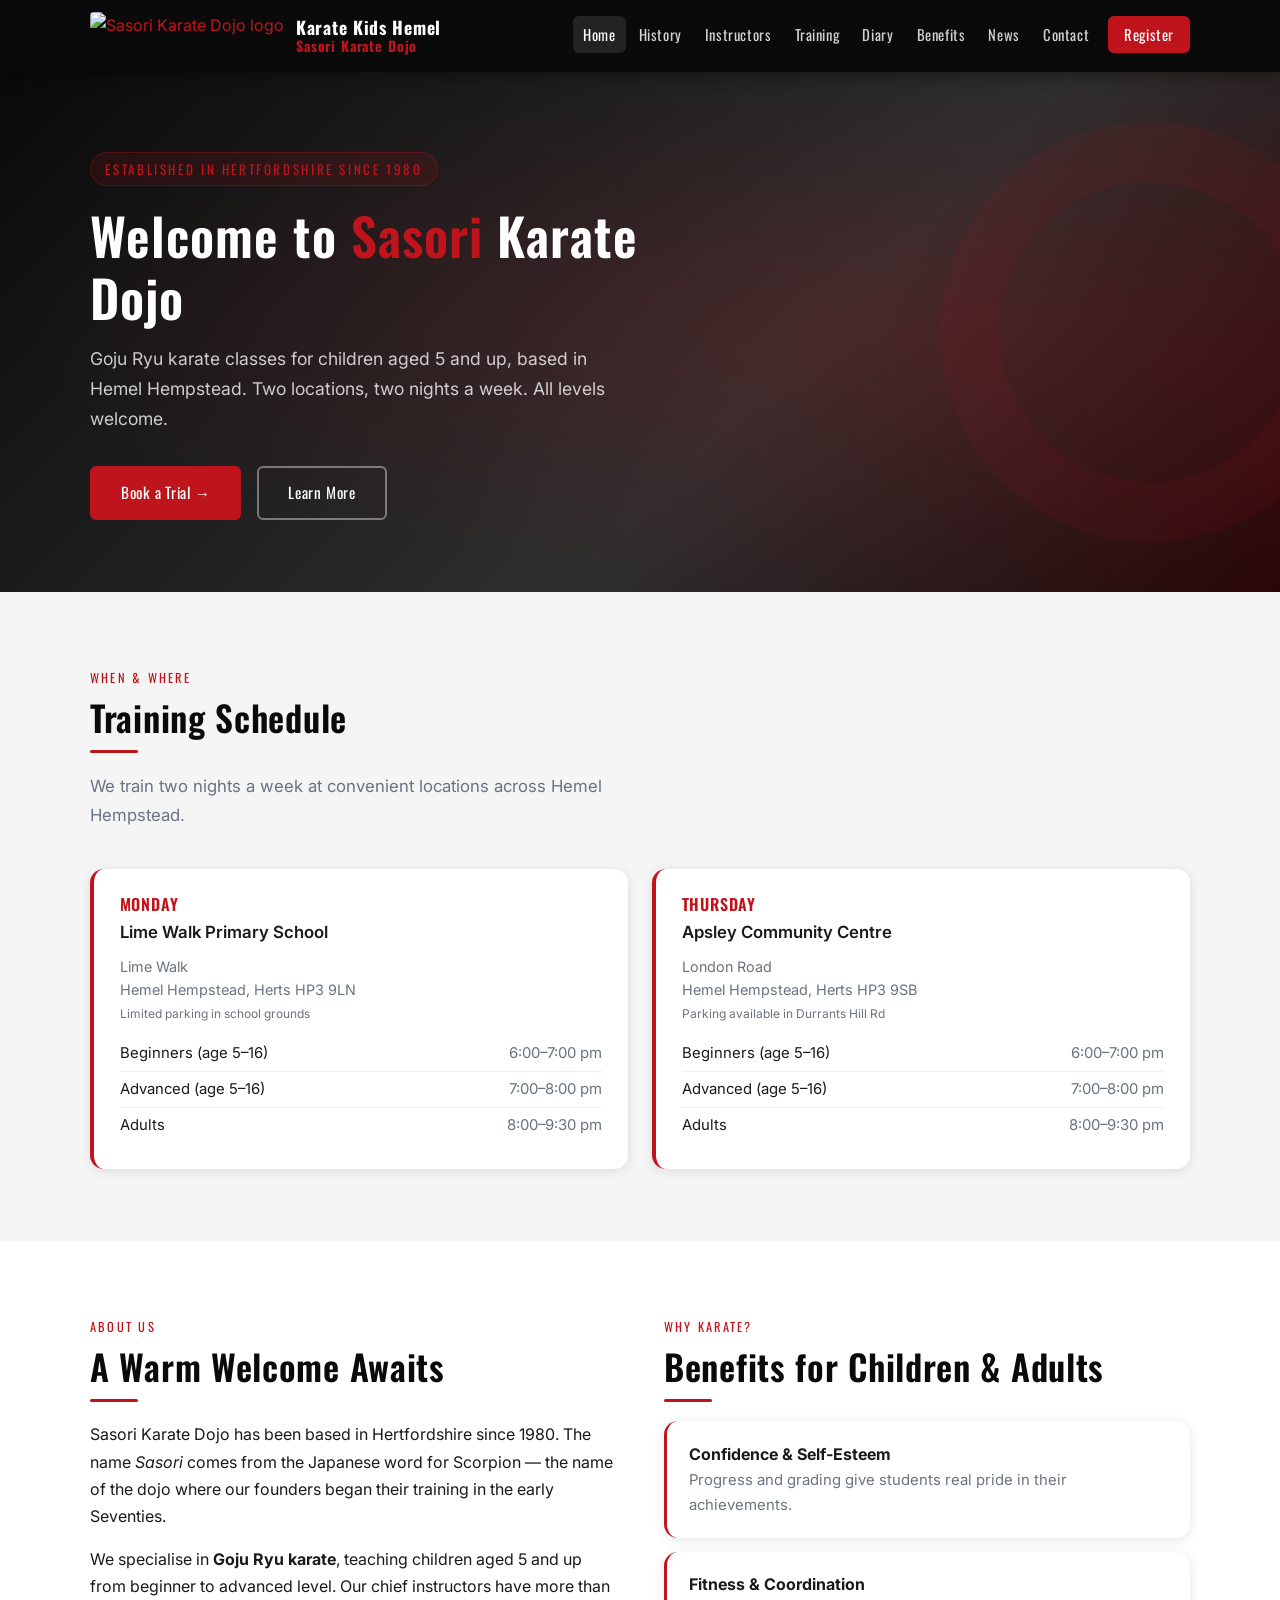
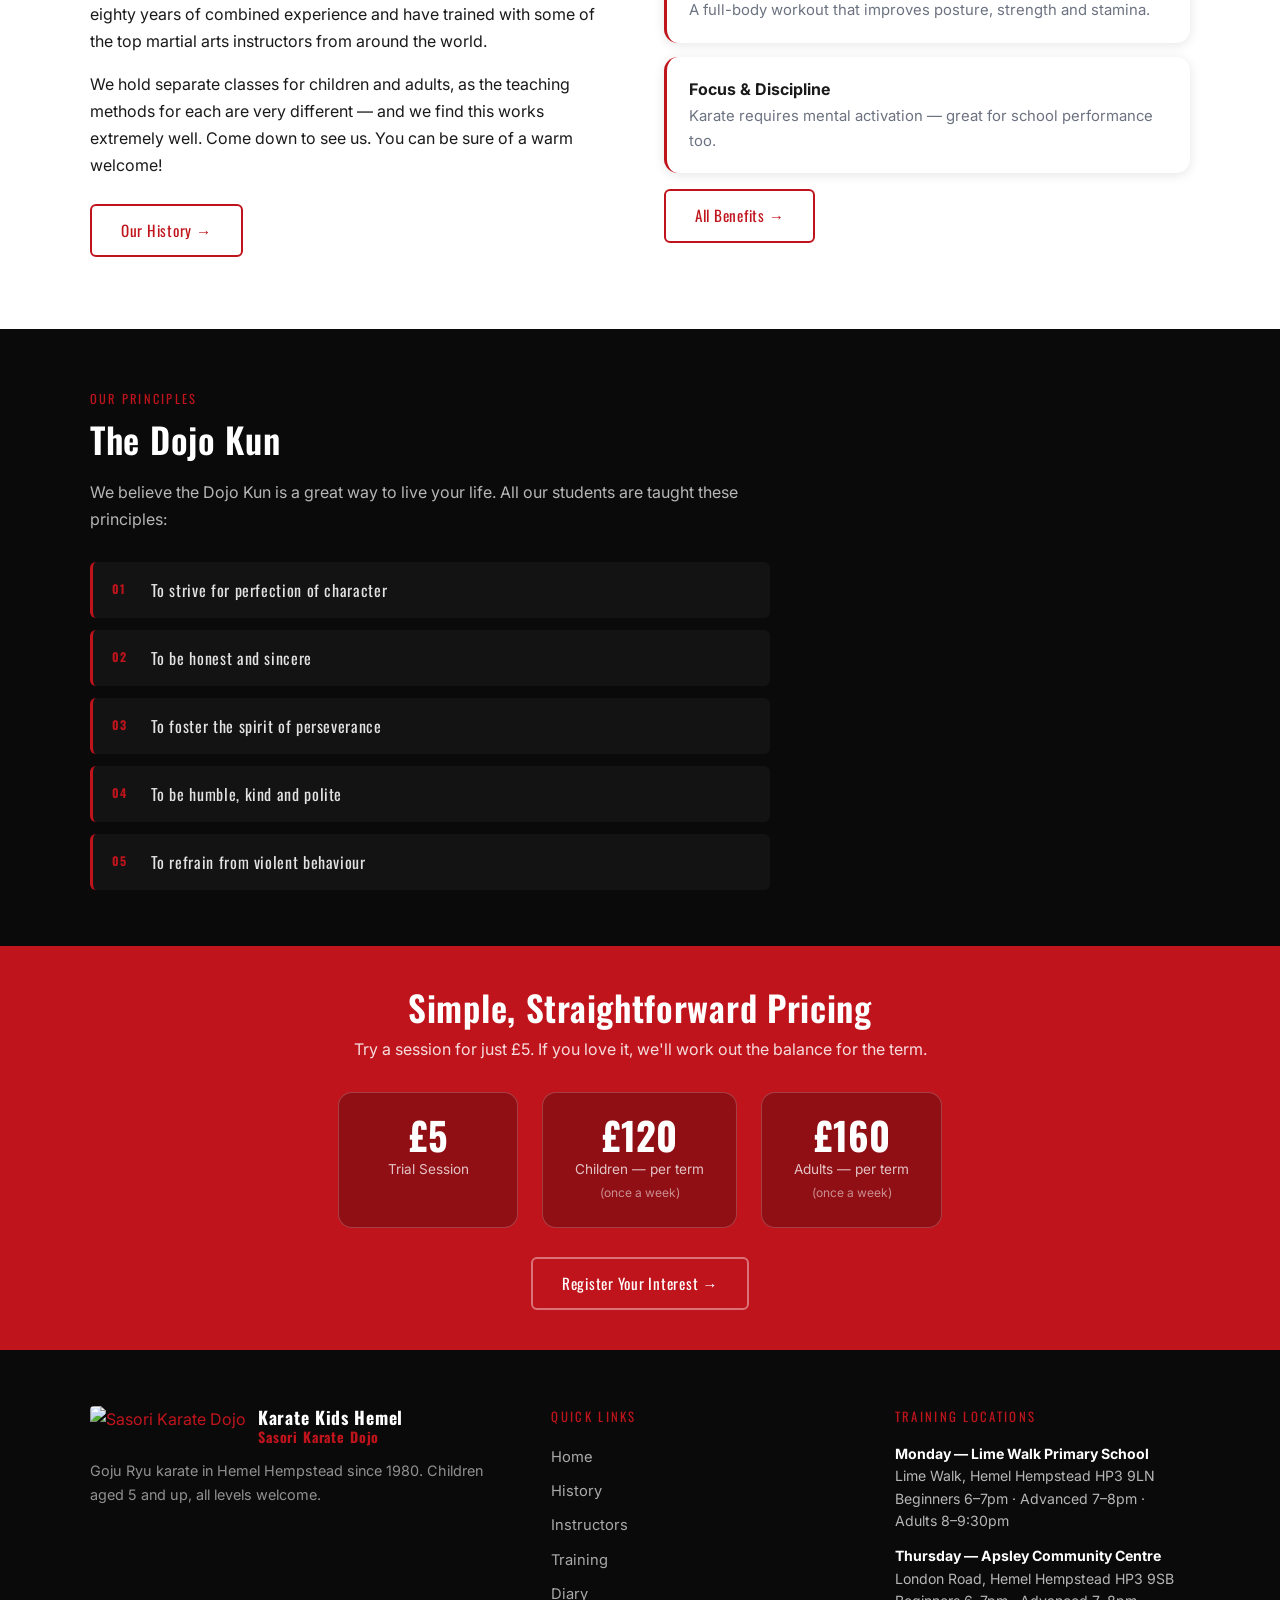
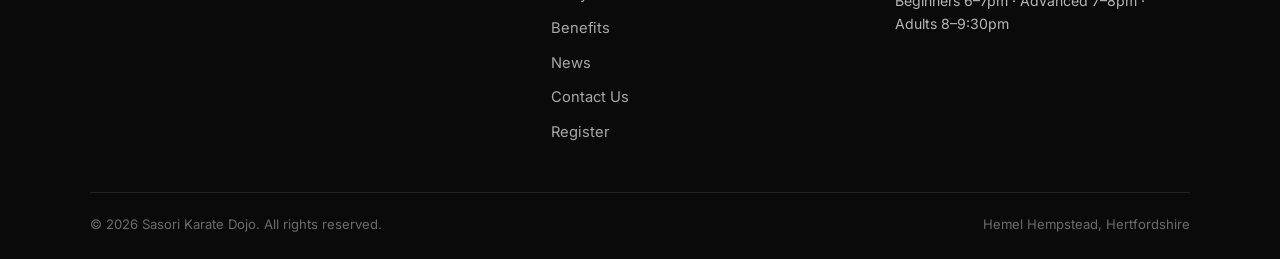
==== index.html @ e09b4616 "Initial static site rebuild for GitHub Pages Complete redesign of karatekidshemel.co.uk from DotNetN" ====
<!DOCTYPE html>
<html lang="en">
<head>
  <meta charset="UTF-8">
  <meta name="viewport" content="width=device-width, initial-scale=1.0">
  <title>Karate Kids Hemel — Sasori Karate Dojo</title>
  <meta name="description" content="Sasori Karate Dojo — Goju Ryu karate classes for children aged 5 and up in Hemel Hempstead. Monday at Lime Walk, Thursday at Apsley Community Centre.">
  <link rel="preconnect" href="https://fonts.googleapis.com">
  <link rel="preconnect" href="https://fonts.gstatic.com" crossorigin>
  <link href="https://fonts.googleapis.com/css2?family=Oswald:wght@400;600;700&family=Inter:wght@400;500;600&display=swap" rel="stylesheet">
  <link rel="stylesheet" href="assets/css/style.css">
</head>
<body>

<!-- ── Header ── -->
<header class="site-header">
  <div class="nav-inner">
    <a href="index.html" class="nav-logo">
      <img src="assets/images/logo.jpg" alt="Sasori Karate Dojo logo">
      <span>Karate Kids Hemel<em>Sasori Karate Dojo</em></span>
    </a>
    <nav aria-label="Main navigation">
      <ul class="nav-links">
        <li><a href="index.html" class="active">Home</a></li>
        <li><a href="history.html">History</a></li>
        <li><a href="instructors.html">Instructors</a></li>
        <li><a href="training.html">Training</a></li>
        <li><a href="diary.html">Diary</a></li>
        <li><a href="benefits.html">Benefits</a></li>
        <li><a href="news.html">News</a></li>
        <li><a href="contact.html">Contact</a></li>
        <li class="nav-cta"><a href="register.html">Register</a></li>
      </ul>
    </nav>
    <button class="nav-toggle" aria-label="Toggle navigation" aria-expanded="false">
      <span></span><span></span><span></span>
    </button>
  </div>
</header>

<!-- ── Hero ── -->
<section class="hero">
  <div class="container hero-inner">
    <span class="hero-eyebrow">Established in Hertfordshire since 1980</span>
    <h1>Welcome to <span>Sasori</span> Karate Dojo</h1>
    <p>Goju Ryu karate classes for children aged 5 and up, based in Hemel Hempstead. Two locations, two nights a week. All levels welcome.</p>
    <div class="hero-actions">
      <a href="register.html" class="btn btn-primary">Book a Trial &rarr;</a>
      <a href="training.html" class="btn btn-outline">Learn More</a>
    </div>
  </div>
</section>

<!-- ── Class Schedule ── -->
<section class="section section-alt">
  <div class="container">
    <div class="section-heading">
      <span class="section-label">When &amp; Where</span>
      <h2>Training Schedule</h2>
      <div class="divider"></div>
      <p>We train two nights a week at convenient locations across Hemel Hempstead.</p>
    </div>
    <div class="schedule-grid">

      <div class="schedule-card">
        <h3>Monday</h3>
        <p class="venue">Lime Walk Primary School</p>
        <address>
          Lime Walk<br>
          Hemel Hempstead, Herts HP3 9LN<br>
          <small>Limited parking in school grounds</small>
        </address>
        <ul class="time-list">
          <li><span>Beginners (age 5–16)</span><span class="time">6:00–7:00 pm</span></li>
          <li><span>Advanced (age 5–16)</span><span class="time">7:00–8:00 pm</span></li>
          <li><span>Adults</span><span class="time">8:00–9:30 pm</span></li>
        </ul>
      </div>

      <div class="schedule-card">
        <h3>Thursday</h3>
        <p class="venue">Apsley Community Centre</p>
        <address>
          London Road<br>
          Hemel Hempstead, Herts HP3 9SB<br>
          <small>Parking available in Durrants Hill Rd</small>
        </address>
        <ul class="time-list">
          <li><span>Beginners (age 5–16)</span><span class="time">6:00–7:00 pm</span></li>
          <li><span>Advanced (age 5–16)</span><span class="time">7:00–8:00 pm</span></li>
          <li><span>Adults</span><span class="time">8:00–9:30 pm</span></li>
        </ul>
      </div>

    </div>
  </div>
</section>

<!-- ── Welcome ── -->
<section class="section">
  <div class="container">
    <div class="card-grid card-grid-2" style="align-items:start; gap: 3rem;">
      <div>
        <span class="section-label">About Us</span>
        <h2>A Warm Welcome Awaits</h2>
        <div class="divider"></div>
        <p>Sasori Karate Dojo has been based in Hertfordshire since 1980. The name <em>Sasori</em> comes from the Japanese word for Scorpion — the name of the dojo where our founders began their training in the early Seventies.</p>
        <p>We specialise in <strong>Goju Ryu karate</strong>, teaching children aged 5 and up from beginner to advanced level. Our chief instructors have more than eighty years of combined experience and have trained with some of the top martial arts instructors from around the world.</p>
        <p>We hold separate classes for children and adults, as the teaching methods for each are very different — and we find this works extremely well. Come down to see us. You can be sure of a warm welcome!</p>
        <a href="history.html" class="btn btn-outline-red" style="margin-top:.5rem;">Our History &rarr;</a>
      </div>
      <div>
        <span class="section-label">Why Karate?</span>
        <h2>Benefits for Children &amp; Adults</h2>
        <div class="divider"></div>
        <div class="card-grid" style="gap:.9rem; grid-template-columns:1fr;">
          <div class="benefit-card" style="padding:1.2rem 1.4rem; border-top:none; border-left:3px solid var(--red);">
            <strong>Confidence &amp; Self-Esteem</strong>
            <p style="margin:0; font-size:.93rem; color:var(--gray);">Progress and grading give students real pride in their achievements.</p>
          </div>
          <div class="benefit-card" style="padding:1.2rem 1.4rem; border-top:none; border-left:3px solid var(--red);">
            <strong>Fitness &amp; Coordination</strong>
            <p style="margin:0; font-size:.93rem; color:var(--gray);">A full-body workout that improves posture, strength and stamina.</p>
          </div>
          <div class="benefit-card" style="padding:1.2rem 1.4rem; border-top:none; border-left:3px solid var(--red);">
            <strong>Focus &amp; Discipline</strong>
            <p style="margin:0; font-size:.93rem; color:var(--gray);">Karate requires mental activation — great for school performance too.</p>
          </div>
        </div>
        <a href="benefits.html" class="btn btn-outline-red" style="margin-top:1rem;">All Benefits &rarr;</a>
      </div>
    </div>
  </div>
</section>

<!-- ── Dojo Kun ── -->
<section class="dojo-kun">
  <div class="container">
    <div style="max-width:680px;">
      <span class="section-label" style="color:var(--red);">Our Principles</span>
      <h2 style="color:var(--white); margin-bottom:1.2rem;">The Dojo Kun</h2>
      <p style="color:rgba(255,255,255,.7); margin-bottom:1.8rem;">We believe the Dojo Kun is a great way to live your life. All our students are taught these principles:</p>
      <ul class="kun-list">
        <li><span class="num">01</span> To strive for perfection of character</li>
        <li><span class="num">02</span> To be honest and sincere</li>
        <li><span class="num">03</span> To foster the spirit of perseverance</li>
        <li><span class="num">04</span> To be humble, kind and polite</li>
        <li><span class="num">05</span> To refrain from violent behaviour</li>
      </ul>
    </div>
  </div>
</section>

<!-- ── Pricing ── -->
<section class="pricing-banner">
  <div class="container">
    <h2>Simple, Straightforward Pricing</h2>
    <p>Try a session for just £5. If you love it, we'll work out the balance for the term.</p>
    <div class="price-cards">
      <div class="price-card">
        <div class="amount">£5</div>
        <div class="label">Trial Session</div>
      </div>
      <div class="price-card">
        <div class="amount">£120</div>
        <div class="label">Children — per term<br><small style="font-size:.75rem; opacity:.7">(once a week)</small></div>
      </div>
      <div class="price-card">
        <div class="amount">£160</div>
        <div class="label">Adults — per term<br><small style="font-size:.75rem; opacity:.7">(once a week)</small></div>
      </div>
    </div>
    <div style="margin-top:1.8rem;">
      <a href="register.html" class="btn btn-outline">Register Your Interest &rarr;</a>
    </div>
  </div>
</section>

<!-- ── Footer ── -->
<footer class="site-footer">
  <div class="container">
    <div class="footer-grid">
      <div class="footer-brand">
        <a href="index.html" class="nav-logo" style="margin-bottom:.5rem;">
          <img src="assets/images/logo.jpg" alt="Sasori Karate Dojo" style="height:40px;">
          <span>Karate Kids Hemel<em>Sasori Karate Dojo</em></span>
        </a>
        <p>Goju Ryu karate in Hemel Hempstead since 1980. Children aged 5 and up, all levels welcome.</p>
      </div>
      <div>
        <p class="footer-heading">Quick Links</p>
        <ul class="footer-links">
          <li><a href="index.html">Home</a></li>
          <li><a href="history.html">History</a></li>
          <li><a href="instructors.html">Instructors</a></li>
          <li><a href="training.html">Training</a></li>
          <li><a href="diary.html">Diary</a></li>
          <li><a href="benefits.html">Benefits</a></li>
          <li><a href="news.html">News</a></li>
          <li><a href="contact.html">Contact Us</a></li>
          <li><a href="register.html">Register</a></li>
        </ul>
      </div>
      <div>
        <p class="footer-heading">Training Locations</p>
        <div class="footer-schedule-item">
          <strong>Monday — Lime Walk Primary School</strong>
          Lime Walk, Hemel Hempstead HP3 9LN<br>
          Beginners 6–7pm · Advanced 7–8pm · Adults 8–9:30pm
        </div>
        <div class="footer-schedule-item">
          <strong>Thursday — Apsley Community Centre</strong>
          London Road, Hemel Hempstead HP3 9SB<br>
          Beginners 6–7pm · Advanced 7–8pm · Adults 8–9:30pm
        </div>
      </div>
    </div>
    <div class="footer-bottom">
      <span>&copy; 2026 Sasori Karate Dojo. All rights reserved.</span>
      <span>Hemel Hempstead, Hertfordshire</span>
    </div>
  </div>
</footer>

<script src="assets/js/main.js"></script>
</body>
</html>
---- assets/css/style.css ----
/* ============================================================
   SASORI KARATE DOJO — Global Stylesheet
   Design system: deep red · black · white
   Fonts: Oswald (display) + Inter (body)
   ============================================================ */

/* ── 1. Tokens ─────────────────────────────────────────────── */
:root {
  --red:        #C0141C;
  --red-dark:   #8B0000;
  --red-light:  #F8E6E7;
  --black:      #0A0A0A;
  --dark:       #1A1A1A;
  --mid:        #2E2E2E;
  --gray:       #6B7280;
  --light:      #F5F5F5;
  --white:      #FFFFFF;

  --font-display: 'Oswald', sans-serif;
  --font-body:    'Inter', sans-serif;

  --max:        1100px;
  --nav-h:      72px;
  --radius:     6px;
  --radius-lg:  14px;
  --shadow:     0 2px 12px rgba(0,0,0,.10);
  --shadow-md:  0 6px 24px rgba(0,0,0,.14);
  --transition: .22s ease;
}

/* ── 2. Reset & Base ────────────────────────────────────────── */
*, *::before, *::after { box-sizing: border-box; margin: 0; padding: 0; }

html { scroll-behavior: smooth; }

body {
  font-family: var(--font-body);
  font-size: 1rem;
  line-height: 1.7;
  color: var(--dark);
  background: var(--white);
  -webkit-font-smoothing: antialiased;
}

img { max-width: 100%; display: block; }
a   { color: var(--red); text-decoration: none; transition: color var(--transition); }
a:hover { color: var(--red-dark); }

h1, h2, h3, h4 {
  font-family: var(--font-display);
  font-weight: 600;
  line-height: 1.2;
  color: var(--black);
  letter-spacing: .02em;
}
h1 { font-size: clamp(2rem, 5vw, 3.2rem); }
h2 { font-size: clamp(1.5rem, 3.5vw, 2.2rem); }
h3 { font-size: 1.3rem; }
h4 { font-size: 1.05rem; }

p { margin-bottom: 1rem; }
ul, ol { padding-left: 1.4rem; }

/* ── 3. Utilities ───────────────────────────────────────────── */
.container {
  width: 90%;
  max-width: var(--max);
  margin-inline: auto;
}
.sr-only {
  position: absolute; width: 1px; height: 1px;
  padding: 0; margin: -1px; overflow: hidden;
  clip: rect(0,0,0,0); white-space: nowrap; border: 0;
}
.text-red   { color: var(--red); }
.text-center { text-align: center; }
.mt-0 { margin-top: 0; }

/* ── 4. Navigation ──────────────────────────────────────────── */
.site-header {
  position: sticky;
  top: 0;
  z-index: 100;
  background: var(--black);
  height: var(--nav-h);
  display: flex;
  align-items: center;
  box-shadow: 0 2px 16px rgba(0,0,0,.45);
}

.nav-inner {
  display: flex;
  align-items: center;
  justify-content: space-between;
  width: 90%;
  max-width: var(--max);
  margin-inline: auto;
}

.nav-logo {
  display: flex;
  align-items: center;
  gap: .75rem;
  text-decoration: none;
}
.nav-logo img {
  height: 48px;
  width: auto;
  border-radius: 4px;
}
.nav-logo span {
  font-family: var(--font-display);
  font-size: 1.1rem;
  font-weight: 700;
  color: var(--white);
  letter-spacing: .04em;
  line-height: 1.2;
}
.nav-logo span em {
  display: block;
  font-style: normal;
  color: var(--red);
  font-size: .8em;
  letter-spacing: .06em;
}

.nav-links {
  display: flex;
  align-items: center;
  gap: .15rem;
  list-style: none;
  padding: 0;
  margin: 0;
}
.nav-links a {
  color: rgba(255,255,255,.82);
  font-family: var(--font-display);
  font-size: .92rem;
  letter-spacing: .04em;
  padding: .45rem .65rem;
  border-radius: var(--radius);
  transition: color var(--transition), background var(--transition);
  text-decoration: none;
}
.nav-links a:hover,
.nav-links a.active {
  color: var(--white);
  background: rgba(255,255,255,.10);
}
.nav-links .nav-cta a {
  background: var(--red);
  color: var(--white);
  padding: .45rem 1rem;
  margin-left: .4rem;
}
.nav-links .nav-cta a:hover {
  background: var(--red-dark);
}

/* Hamburger */
.nav-toggle {
  display: none;
  flex-direction: column;
  gap: 5px;
  background: none;
  border: none;
  cursor: pointer;
  padding: .4rem;
}
.nav-toggle span {
  display: block;
  width: 24px;
  height: 2px;
  background: var(--white);
  border-radius: 2px;
  transition: transform var(--transition), opacity var(--transition);
}
.nav-toggle.open span:nth-child(1) { transform: translateY(7px) rotate(45deg); }
.nav-toggle.open span:nth-child(2) { opacity: 0; }
.nav-toggle.open span:nth-child(3) { transform: translateY(-7px) rotate(-45deg); }

/* ── 5. Hero ────────────────────────────────────────────────── */
.hero {
  background: linear-gradient(135deg, var(--black) 0%, var(--mid) 60%, #2a0608 100%);
  color: var(--white);
  padding: 5rem 0 4.5rem;
  position: relative;
  overflow: hidden;
}
.hero::before {
  content: '';
  position: absolute;
  inset: 0;
  background: radial-gradient(ellipse at 70% 50%, rgba(192,20,28,.18) 0%, transparent 70%);
  pointer-events: none;
}
.hero::after {
  content: '';
  position: absolute;
  right: -80px;
  top: 50%;
  transform: translateY(-50%);
  width: 420px;
  height: 420px;
  border-radius: 50%;
  border: 60px solid rgba(192,20,28,.08);
  pointer-events: none;
}
.hero-inner {
  position: relative;
  z-index: 1;
}
.hero-eyebrow {
  display: inline-block;
  font-family: var(--font-display);
  font-size: .82rem;
  letter-spacing: .2em;
  text-transform: uppercase;
  color: var(--red);
  background: rgba(192,20,28,.12);
  border: 1px solid rgba(192,20,28,.3);
  padding: .3rem .9rem;
  border-radius: 100px;
  margin-bottom: 1.2rem;
}
.hero h1 {
  color: var(--white);
  margin-bottom: 1rem;
  max-width: 620px;
}
.hero h1 span { color: var(--red); }
.hero p {
  font-size: 1.1rem;
  color: rgba(255,255,255,.78);
  max-width: 520px;
  margin-bottom: 2rem;
}
.hero-actions {
  display: flex;
  gap: 1rem;
  flex-wrap: wrap;
}

/* ── 6. Buttons ─────────────────────────────────────────────── */
.btn {
  display: inline-flex;
  align-items: center;
  gap: .5rem;
  font-family: var(--font-display);
  font-size: .95rem;
  letter-spacing: .05em;
  padding: .75rem 1.8rem;
  border-radius: var(--radius);
  border: 2px solid transparent;
  cursor: pointer;
  transition: all var(--transition);
  text-decoration: none;
  font-weight: 400;
}
.btn-primary {
  background: var(--red);
  color: var(--white);
  border-color: var(--red);
}
.btn-primary:hover {
  background: var(--red-dark);
  border-color: var(--red-dark);
  color: var(--white);
  transform: translateY(-1px);
  box-shadow: 0 6px 20px rgba(192,20,28,.35);
}
.btn-outline {
  background: transparent;
  color: var(--white);
  border-color: rgba(255,255,255,.4);
}
.btn-outline:hover {
  border-color: var(--white);
  background: rgba(255,255,255,.08);
  color: var(--white);
}
.btn-outline-red {
  background: transparent;
  color: var(--red);
  border-color: var(--red);
}
.btn-outline-red:hover {
  background: var(--red);
  color: var(--white);
}

/* ── 7. Page header (inner pages) ───────────────────────────── */
.page-header {
  background: var(--black);
  color: var(--white);
  padding: 3rem 0 2.5rem;
  border-bottom: 3px solid var(--red);
}
.page-header h1 { color: var(--white); margin-bottom: .4rem; }
.page-header p  { color: rgba(255,255,255,.65); margin: 0; font-size: 1.05rem; }

/* ── 8. Section ─────────────────────────────────────────────── */
.section { padding: 4.5rem 0; }
.section-alt { background: var(--light); }
.section-dark {
  background: var(--black);
  color: var(--white);
}
.section-dark h2, .section-dark h3 { color: var(--white); }
.section-dark p { color: rgba(255,255,255,.75); }

.section-heading {
  margin-bottom: 2.5rem;
}
.section-heading h2 { margin-bottom: .5rem; }
.section-heading p  { color: var(--gray); font-size: 1.05rem; max-width: 560px; }
.section-heading.center { text-align: center; }
.section-heading.center p { margin-inline: auto; }

.section-label {
  display: inline-block;
  font-family: var(--font-display);
  font-size: .78rem;
  letter-spacing: .18em;
  text-transform: uppercase;
  color: var(--red);
  margin-bottom: .5rem;
}

/* Divider accent */
.divider {
  width: 48px;
  height: 3px;
  background: var(--red);
  border-radius: 2px;
  margin: .75rem 0 1.2rem;
}
.center .divider { margin-inline: auto; }

/* ── 9. Cards ───────────────────────────────────────────────── */
.card-grid {
  display: grid;
  gap: 1.5rem;
}
.card-grid-2 { grid-template-columns: repeat(auto-fit, minmax(300px, 1fr)); }
.card-grid-3 { grid-template-columns: repeat(auto-fit, minmax(260px, 1fr)); }

.card {
  background: var(--white);
  border-radius: var(--radius-lg);
  box-shadow: var(--shadow);
  overflow: hidden;
  transition: box-shadow var(--transition), transform var(--transition);
}
.card:hover {
  box-shadow: var(--shadow-md);
  transform: translateY(-3px);
}
.card-body { padding: 1.6rem; }
.card-icon {
  width: 48px;
  height: 48px;
  background: var(--red-light);
  border-radius: 10px;
  display: flex;
  align-items: center;
  justify-content: center;
  margin-bottom: 1rem;
  font-size: 1.4rem;
}
.card img.card-photo {
  width: 100%;
  height: 260px;
  object-fit: cover;
  object-position: top;
}

/* ── 10. Schedule grid ──────────────────────────────────────── */
.schedule-grid {
  display: grid;
  grid-template-columns: repeat(auto-fit, minmax(280px, 1fr));
  gap: 1.5rem;
}
.schedule-card {
  background: var(--white);
  border-radius: var(--radius-lg);
  border-left: 4px solid var(--red);
  padding: 1.6rem;
  box-shadow: var(--shadow);
}
.schedule-card h3 {
  color: var(--red);
  font-size: 1rem;
  letter-spacing: .05em;
  text-transform: uppercase;
  margin-bottom: .25rem;
}
.schedule-card .venue {
  font-weight: 600;
  font-size: 1.05rem;
  margin-bottom: .5rem;
}
.schedule-card address {
  font-style: normal;
  color: var(--gray);
  font-size: .9rem;
  line-height: 1.6;
  margin-bottom: .8rem;
}
.time-list { list-style: none; padding: 0; }
.time-list li {
  display: flex;
  justify-content: space-between;
  padding: .3rem 0;
  border-bottom: 1px solid rgba(0,0,0,.06);
  font-size: .93rem;
}
.time-list li:last-child { border-bottom: none; }
.time-list .time { color: var(--gray); }

/* ── 11. Dojo Kun ───────────────────────────────────────────── */
.dojo-kun {
  background: var(--black);
  color: var(--white);
  padding: 3.5rem 0;
}
.dojo-kun h2 { color: var(--white); margin-bottom: 1.5rem; }
.kun-list {
  list-style: none;
  padding: 0;
  display: grid;
  gap: .75rem;
}
.kun-list li {
  display: flex;
  align-items: flex-start;
  gap: 1rem;
  padding: .9rem 1.2rem;
  background: rgba(255,255,255,.04);
  border-radius: var(--radius);
  border-left: 3px solid var(--red);
  font-family: var(--font-display);
  font-size: 1rem;
  letter-spacing: .04em;
  color: rgba(255,255,255,.88);
}
.kun-list .num {
  font-size: .75rem;
  font-weight: 700;
  color: var(--red);
  margin-top: .15rem;
  min-width: 1.4rem;
}

/* ── 12. Pricing banner ─────────────────────────────────────── */
.pricing-banner {
  background: var(--red);
  color: var(--white);
  padding: 2.5rem 0;
  text-align: center;
}
.pricing-banner h2 { color: var(--white); margin-bottom: .5rem; }
.pricing-banner p { color: rgba(255,255,255,.85); max-width: 580px; margin-inline: auto 0; }
.pricing-banner p { margin-inline: auto; }
.price-cards {
  display: flex;
  flex-wrap: wrap;
  gap: 1.5rem;
  justify-content: center;
  margin-top: 1.8rem;
}
.price-card {
  background: rgba(0,0,0,.25);
  border-radius: var(--radius-lg);
  padding: 1.4rem 2rem;
  min-width: 180px;
  border: 1px solid rgba(255,255,255,.2);
}
.price-card .amount {
  font-family: var(--font-display);
  font-size: 2.4rem;
  font-weight: 700;
  line-height: 1;
}
.price-card .label {
  font-size: .85rem;
  color: rgba(255,255,255,.75);
  margin-top: .25rem;
}

/* ── 13. Diary / Events ─────────────────────────────────────── */
.diary-table {
  width: 100%;
  border-collapse: collapse;
  font-size: .95rem;
}
.diary-table thead tr {
  background: var(--black);
  color: var(--white);
}
.diary-table th {
  font-family: var(--font-display);
  font-weight: 400;
  letter-spacing: .08em;
  text-align: left;
  padding: .85rem 1.2rem;
}
.diary-table tbody tr {
  border-bottom: 1px solid rgba(0,0,0,.07);
  transition: background var(--transition);
}
.diary-table tbody tr:hover { background: var(--red-light); }
.diary-table td { padding: .8rem 1.2rem; vertical-align: top; }
.diary-table .date-col {
  font-family: var(--font-display);
  color: var(--red);
  white-space: nowrap;
  font-size: 1rem;
  min-width: 140px;
}
.diary-note {
  background: var(--red-light);
  border-left: 4px solid var(--red);
  padding: 1rem 1.4rem;
  border-radius: 0 var(--radius) var(--radius) 0;
  margin-bottom: 2rem;
  font-size: .95rem;
}

/* ── 14. Benefits icons ─────────────────────────────────────── */
.benefit-card {
  background: var(--white);
  border-radius: var(--radius-lg);
  padding: 2rem 1.6rem;
  box-shadow: var(--shadow);
  border-top: 3px solid var(--red);
  transition: transform var(--transition), box-shadow var(--transition);
}
.benefit-card:hover {
  transform: translateY(-4px);
  box-shadow: var(--shadow-md);
}
.benefit-icon {
  font-size: 2rem;
  margin-bottom: .9rem;
}
.benefit-card h3 { margin-bottom: .5rem; }

/* ── 15. Contact & Forms ────────────────────────────────────── */
.form-group { margin-bottom: 1.3rem; }
.form-group label {
  display: block;
  font-family: var(--font-display);
  font-size: .85rem;
  letter-spacing: .08em;
  text-transform: uppercase;
  color: var(--gray);
  margin-bottom: .45rem;
}
.form-group input,
.form-group textarea,
.form-group select {
  width: 100%;
  padding: .75rem 1rem;
  border: 1.5px solid #D1D5DB;
  border-radius: var(--radius);
  font-family: var(--font-body);
  font-size: 1rem;
  color: var(--dark);
  background: var(--white);
  transition: border-color var(--transition), box-shadow var(--transition);
}
.form-group input:focus,
.form-group textarea:focus {
  outline: none;
  border-color: var(--red);
  box-shadow: 0 0 0 3px rgba(192,20,28,.12);
}
.form-group textarea { resize: vertical; min-height: 130px; }
.form-card {
  background: var(--white);
  border-radius: var(--radius-lg);
  box-shadow: var(--shadow-md);
  padding: 2.5rem;
}
.form-success {
  background: #D1FAE5;
  color: #065F46;
  border-radius: var(--radius);
  padding: 1rem 1.4rem;
  margin-bottom: 1.5rem;
  display: none;
}

/* Contact info block */
.contact-info-block { margin-bottom: 2rem; }
.contact-info-block h3 { margin-bottom: .75rem; }
.contact-info-item {
  display: flex;
  gap: .75rem;
  margin-bottom: .75rem;
  font-size: .95rem;
}
.contact-info-item .icon {
  color: var(--red);
  font-size: 1.1rem;
  min-width: 1.4rem;
  margin-top: .15rem;
}

/* ── 16. Instructor cards ───────────────────────────────────── */
.instructor-card {
  background: var(--white);
  border-radius: var(--radius-lg);
  box-shadow: var(--shadow);
  overflow: hidden;
  display: grid;
  grid-template-columns: 280px 1fr;
  gap: 0;
  transition: box-shadow var(--transition);
}
.instructor-card:hover { box-shadow: var(--shadow-md); }
.instructor-card img {
  width: 100%;
  height: 100%;
  object-fit: cover;
  object-position: top;
  min-height: 300px;
}
.instructor-card .instructor-body { padding: 2rem; }
.instructor-card .rank {
  display: inline-block;
  background: var(--red);
  color: var(--white);
  font-family: var(--font-display);
  font-size: .78rem;
  letter-spacing: .12em;
  text-transform: uppercase;
  padding: .2rem .75rem;
  border-radius: 100px;
  margin-bottom: .6rem;
}
.instructor-card h2 { margin-bottom: .4rem; }
.instructor-card .role {
  color: var(--gray);
  font-size: .9rem;
  margin-bottom: 1rem;
}

/* ── 17. News / Article ─────────────────────────────────────── */
.news-article {
  max-width: 780px;
}
.news-date {
  font-size: .85rem;
  color: var(--gray);
  margin-bottom: .25rem;
}
.trophy-grid {
  display: grid;
  gap: .5rem;
}
.trophy-item {
  display: grid;
  grid-template-columns: 1fr auto;
  gap: 1rem;
  padding: .7rem 1rem;
  background: var(--white);
  border-radius: var(--radius);
  box-shadow: var(--shadow);
  align-items: center;
  font-size: .93rem;
}
.trophy-item .award { font-weight: 600; color: var(--dark); }
.trophy-item .winner { color: var(--gray); font-size: .87rem; text-align: right; }

/* ── 18. History timeline ───────────────────────────────────── */
.history-article { max-width: 780px; }
.history-article h2 { margin-top: 2.5rem; margin-bottom: .75rem; }
.history-article h2:first-child { margin-top: 0; }
.highlight-box {
  background: var(--red-light);
  border-left: 4px solid var(--red);
  padding: 1.2rem 1.5rem;
  border-radius: 0 var(--radius) var(--radius) 0;
  margin: 1.5rem 0;
}
.highlight-box p { margin: 0; }

/* ── 19. Footer ─────────────────────────────────────────────── */
.site-footer {
  background: var(--black);
  color: rgba(255,255,255,.7);
  padding: 3.5rem 0 1.5rem;
  margin-top: auto;
}
.footer-grid {
  display: grid;
  grid-template-columns: 1.4fr 1fr 1fr;
  gap: 3rem;
  margin-bottom: 2.5rem;
}
.footer-brand .nav-logo span { color: var(--white); }
.footer-brand p {
  color: rgba(255,255,255,.55);
  font-size: .9rem;
  margin-top: .8rem;
  line-height: 1.65;
}
.footer-heading {
  font-family: var(--font-display);
  font-size: .8rem;
  letter-spacing: .18em;
  text-transform: uppercase;
  color: var(--red);
  margin-bottom: .9rem;
}
.footer-links { list-style: none; padding: 0; }
.footer-links li { margin-bottom: .45rem; }
.footer-links a {
  color: rgba(255,255,255,.65);
  font-size: .92rem;
  transition: color var(--transition);
}
.footer-links a:hover { color: var(--white); }
.footer-schedule-item {
  margin-bottom: .8rem;
  font-size: .88rem;
  line-height: 1.6;
}
.footer-schedule-item strong { color: var(--white); display: block; }
.footer-bottom {
  border-top: 1px solid rgba(255,255,255,.1);
  padding-top: 1.25rem;
  display: flex;
  justify-content: space-between;
  align-items: center;
  flex-wrap: wrap;
  gap: .5rem;
  font-size: .82rem;
  color: rgba(255,255,255,.4);
}

/* ── 20. Responsive ─────────────────────────────────────────── */
@media (max-width: 768px) {
  .nav-toggle { display: flex; }

  .nav-links {
    display: none;
    position: absolute;
    top: var(--nav-h);
    left: 0;
    right: 0;
    background: var(--black);
    flex-direction: column;
    align-items: flex-start;
    padding: 1rem 1.25rem 1.5rem;
    gap: .15rem;
    box-shadow: 0 8px 24px rgba(0,0,0,.4);
  }
  .nav-links.open { display: flex; }
  .nav-links a { width: 100%; padding: .6rem .75rem; font-size: 1rem; }
  .nav-links .nav-cta { margin-top: .5rem; width: 100%; }
  .nav-links .nav-cta a { margin-left: 0; }

  .site-header { position: relative; }

  .instructor-card { grid-template-columns: 1fr; }
  .instructor-card img { min-height: 240px; height: 240px; }

  .footer-grid { grid-template-columns: 1fr; gap: 2rem; }
  .footer-bottom { flex-direction: column; text-align: center; }

  .hero { padding: 3rem 0; }
  .section { padding: 3rem 0; }

  .diary-table { font-size: .87rem; }
  .diary-table .date-col { min-width: 100px; }
}

@media (max-width: 480px) {
  .card-grid-3 { grid-template-columns: 1fr; }
  .price-cards { flex-direction: column; align-items: center; }
  .hero-actions { flex-direction: column; }
  .hero-actions .btn { width: 100%; justify-content: center; }
  .form-card { padding: 1.4rem; }
}
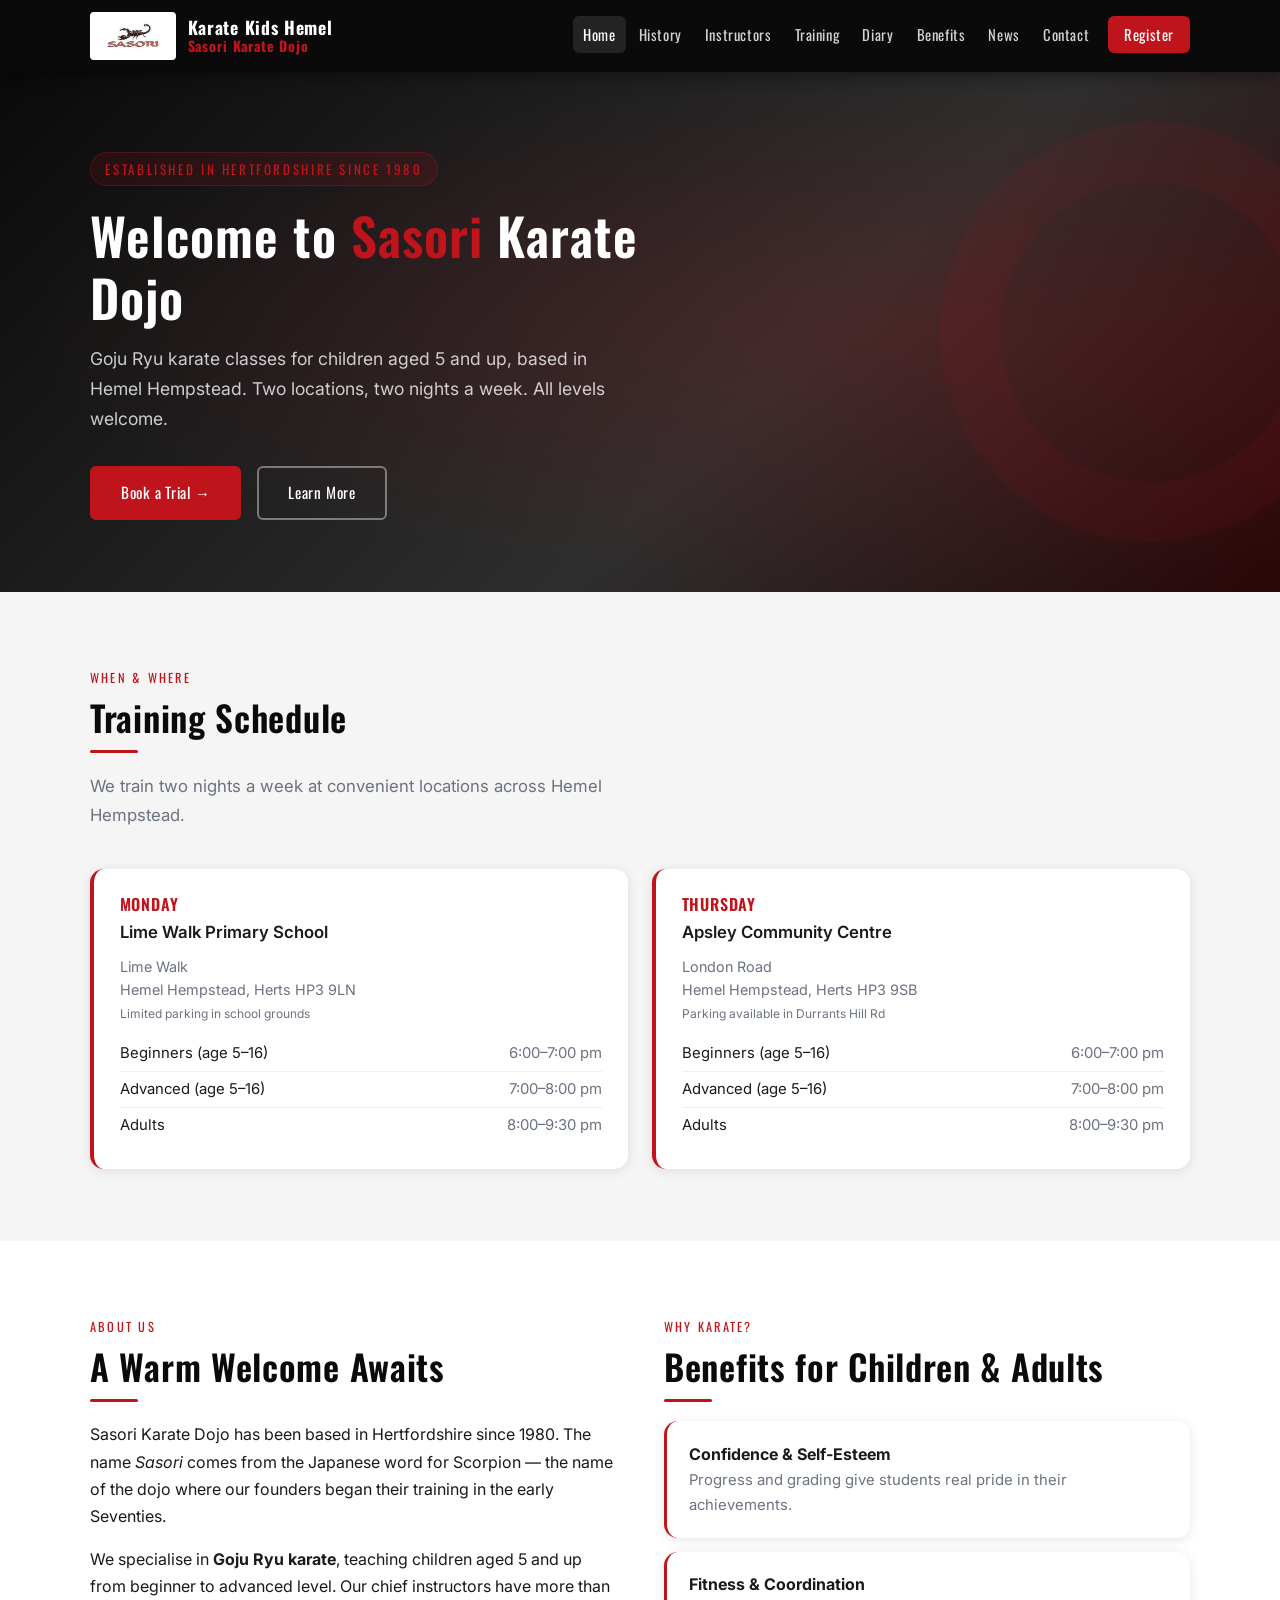
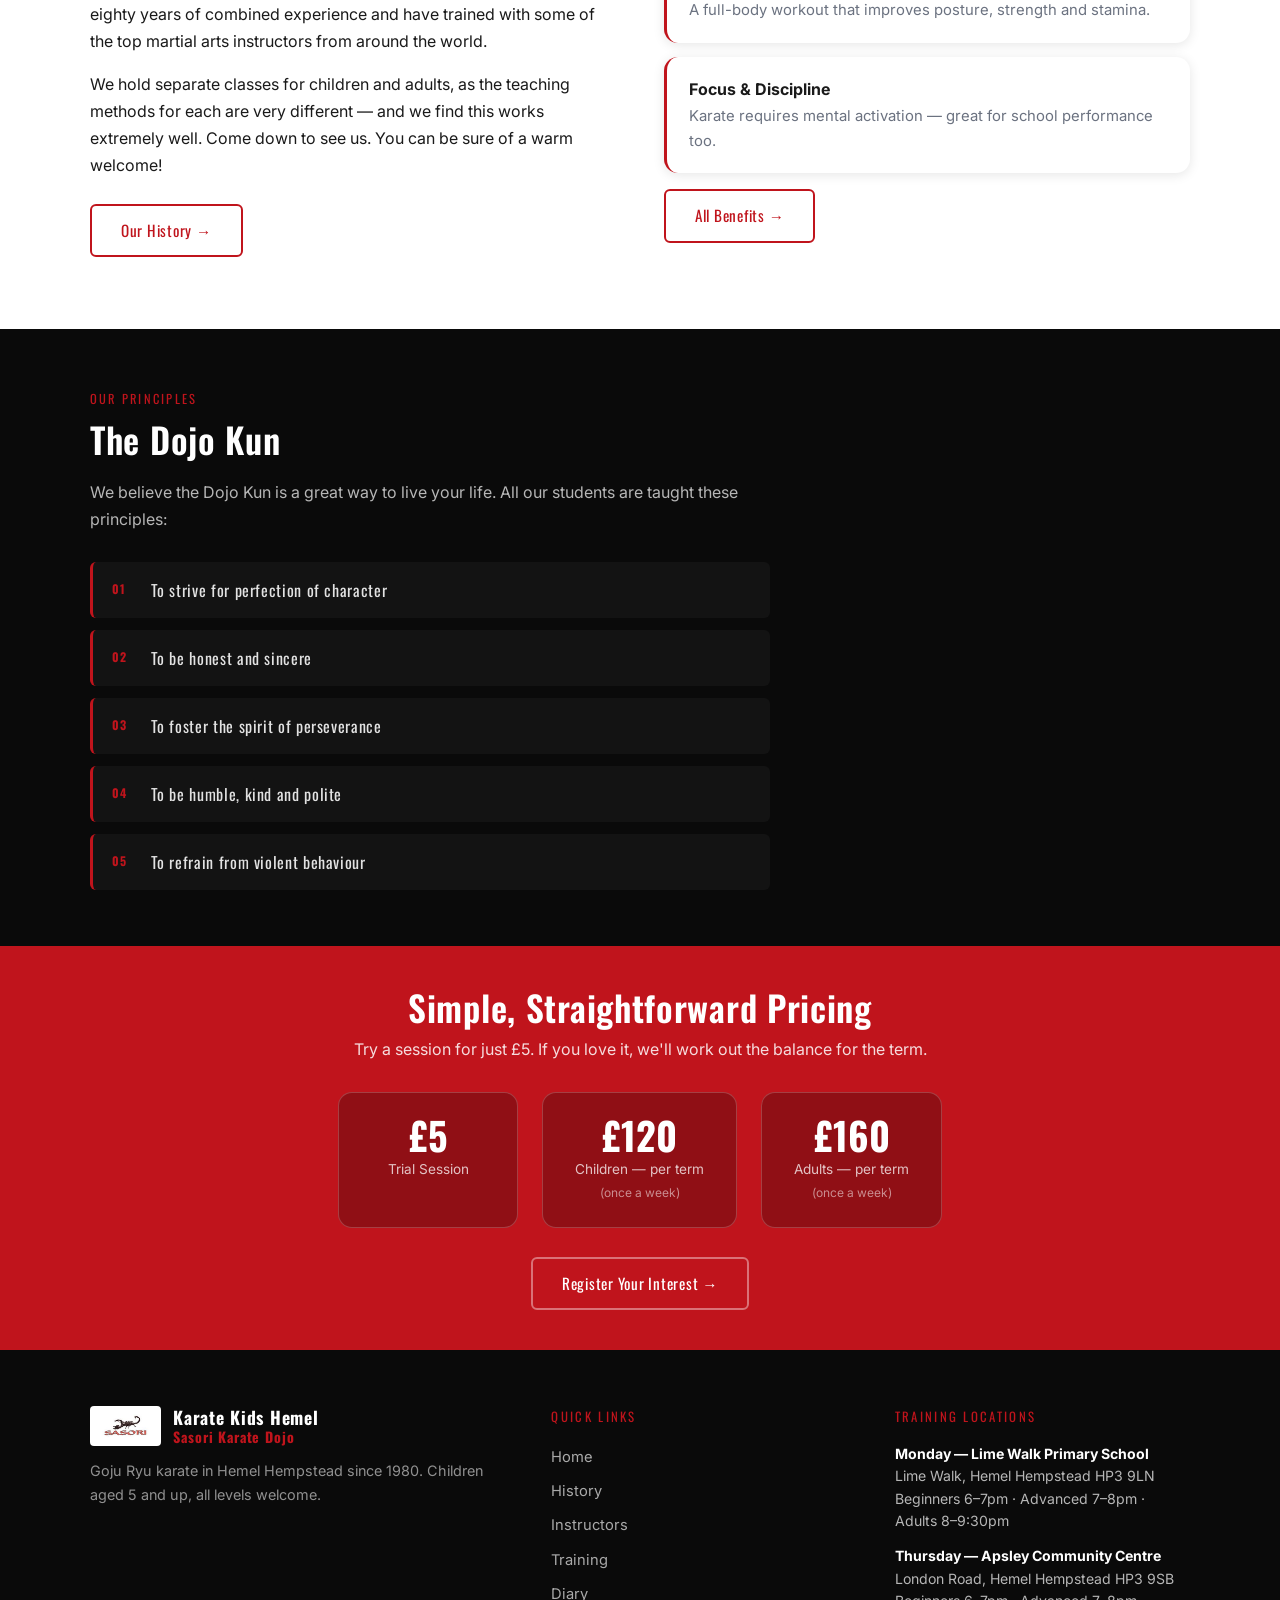
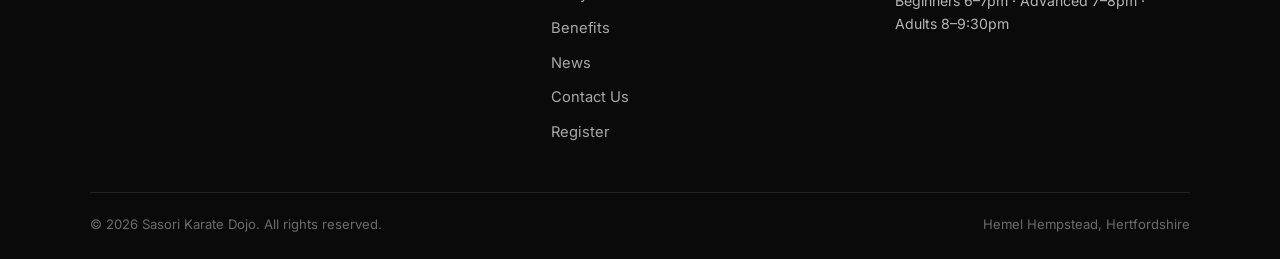
==== commit 60db4765: "icons added" ====
--- a/index.html
+++ b/index.html
@@ -5,6 +5,12 @@
   <meta name="viewport" content="width=device-width, initial-scale=1.0">
   <title>Karate Kids Hemel — Sasori Karate Dojo</title>
   <meta name="description" content="Sasori Karate Dojo — Goju Ryu karate classes for children aged 5 and up in Hemel Hempstead. Monday at Lime Walk, Thursday at Apsley Community Centre.">
+  <link rel="icon" type="image/svg+xml" href="favicon.svg">
+  <link rel="icon" type="image/png" sizes="32x32" href="favicon-32x32.png">
+  <link rel="icon" type="image/png" sizes="16x16" href="favicon-16x16.png">
+  <link rel="icon" href="favicon.ico">
+  <link rel="apple-touch-icon" sizes="180x180" href="apple-touch-icon.png">
+  <meta name="theme-color" content="#0A0A0A">
   <link rel="preconnect" href="https://fonts.googleapis.com">
   <link rel="preconnect" href="https://fonts.gstatic.com" crossorigin>
   <link href="https://fonts.googleapis.com/css2?family=Oswald:wght@400;600;700&family=Inter:wght@400;500;600&display=swap" rel="stylesheet">
--- a/assets/css/style.css
+++ b/assets/css/style.css
@@ -624,7 +624,7 @@
   width: 100%;
   height: 100%;
   object-fit: cover;
-  object-position: top;
+  object-position: right top; /* photos have instructor on right side of frame */
   min-height: 300px;
 }
 .instructor-card .instructor-body { padding: 2rem; }
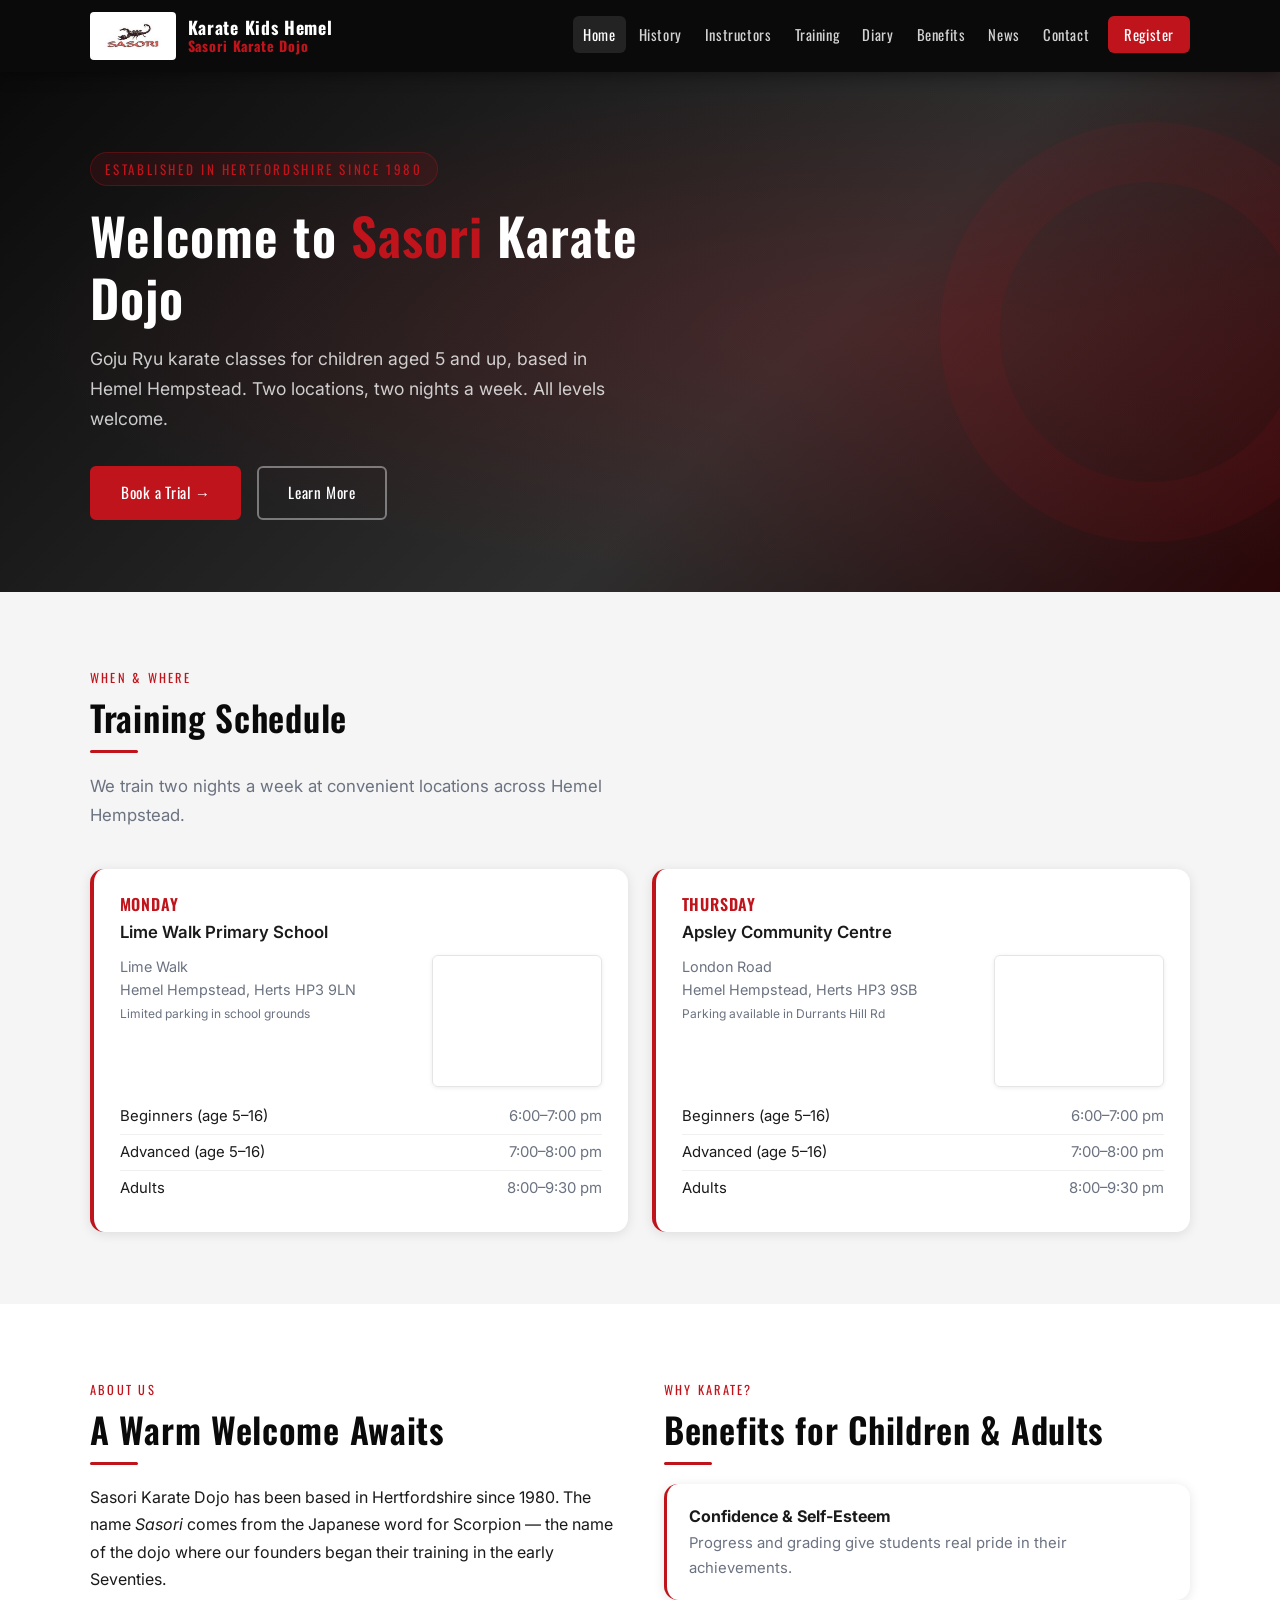
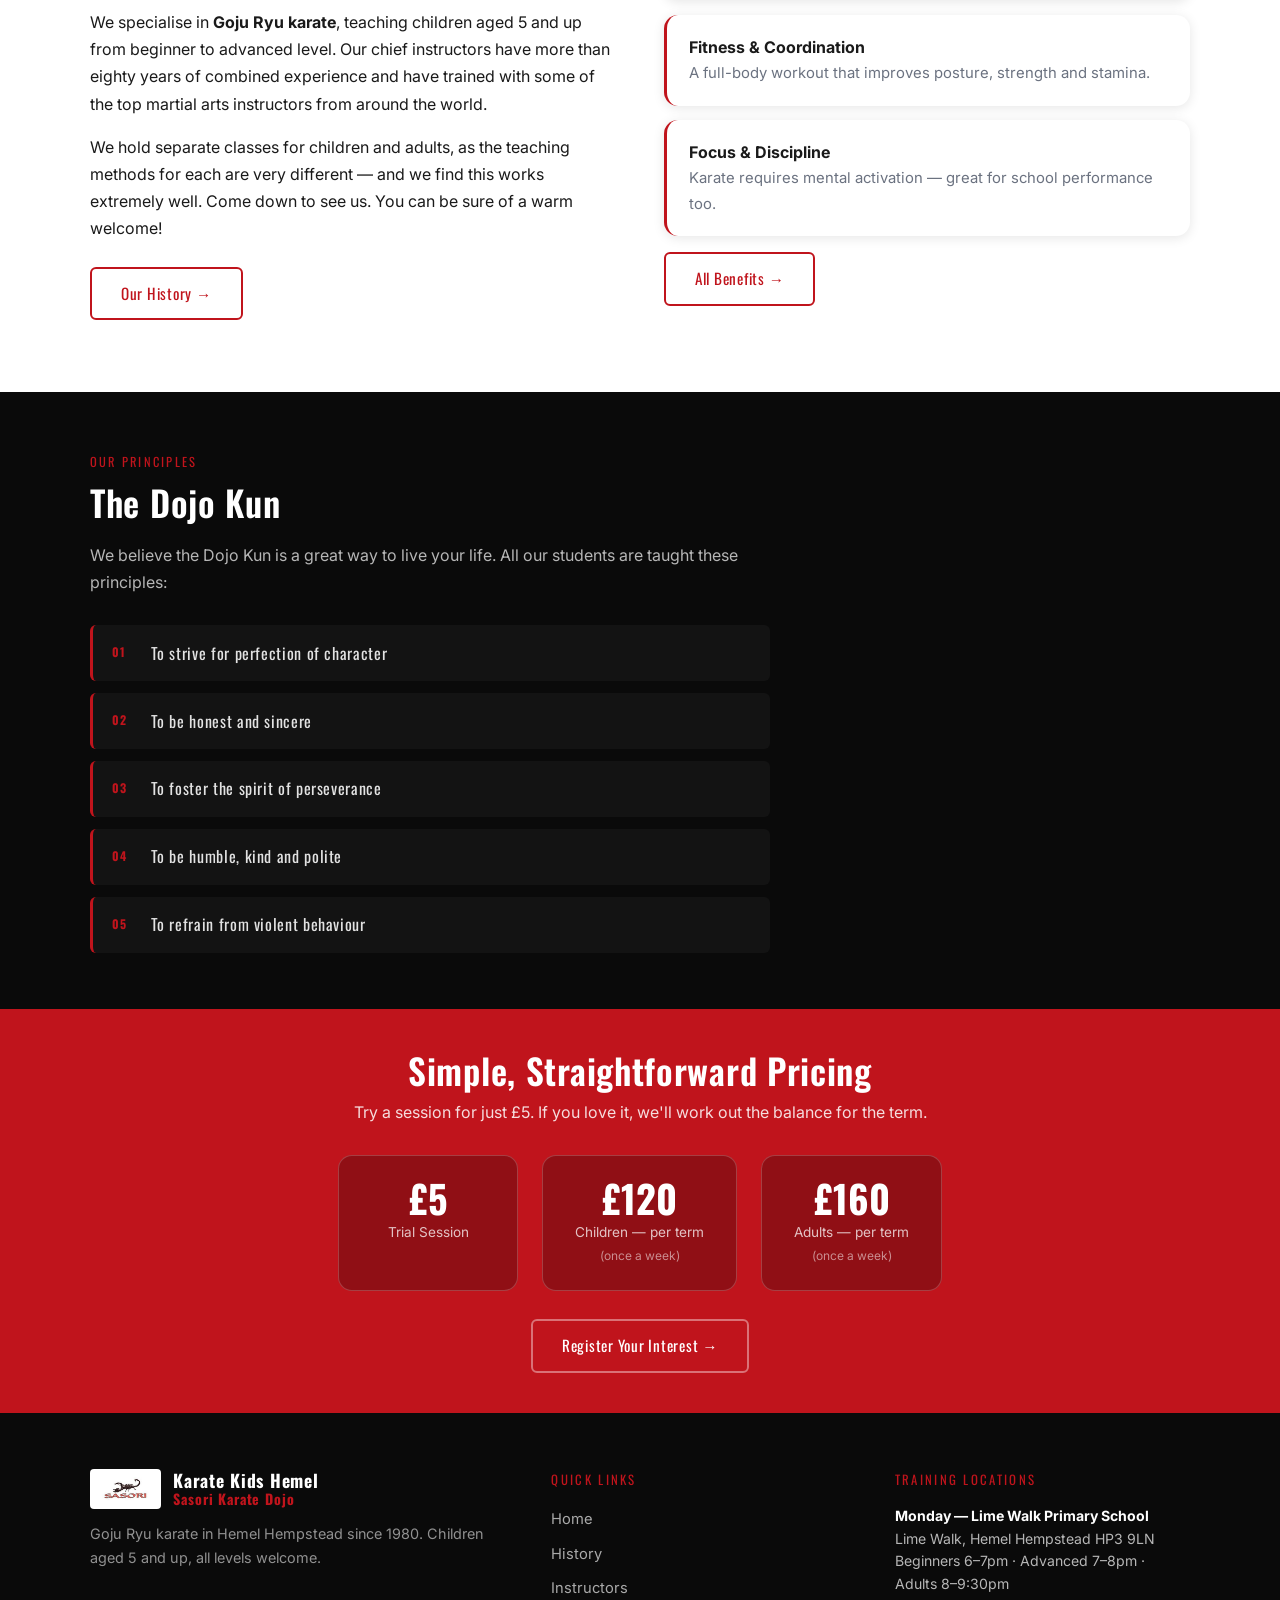
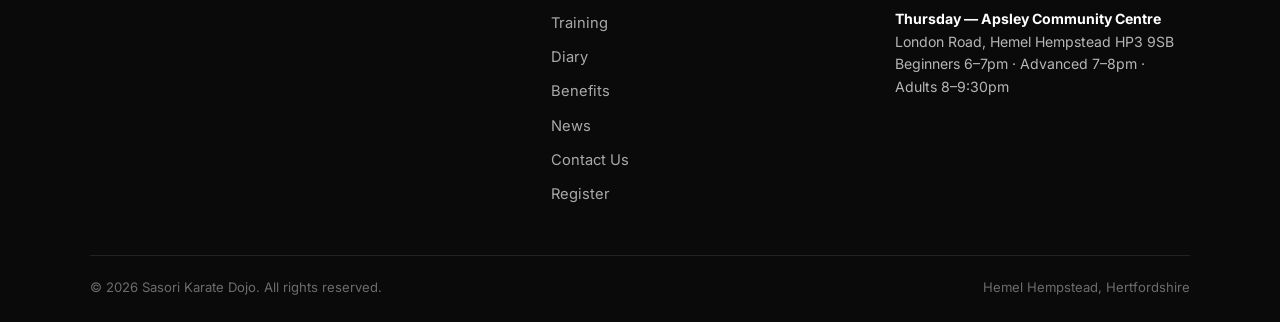
==== commit 19073b75: "added Google maps" ====
--- a/index.html
+++ b/index.html
@@ -71,11 +71,21 @@
       <div class="schedule-card">
         <h3>Monday</h3>
         <p class="venue">Lime Walk Primary School</p>
-        <address>
-          Lime Walk<br>
-          Hemel Hempstead, Herts HP3 9LN<br>
-          <small>Limited parking in school grounds</small>
-        </address>
+        <div class="card-location">
+          <address>
+            Lime Walk<br>
+            Hemel Hempstead, Herts HP3 9LN<br>
+            <small>Limited parking in school grounds</small>
+          </address>
+          <div class="card-map">
+            <iframe
+              src="https://maps.google.com/maps?q=Lime+Walk+Primary+School,+Hemel+Hempstead,+HP3+9LN&output=embed&z=15"
+              title="Lime Walk Primary School map"
+              loading="lazy"
+              referrerpolicy="no-referrer-when-downgrade"
+              allowfullscreen></iframe>
+          </div>
+        </div>
         <ul class="time-list">
           <li><span>Beginners (age 5–16)</span><span class="time">6:00–7:00 pm</span></li>
           <li><span>Advanced (age 5–16)</span><span class="time">7:00–8:00 pm</span></li>
@@ -86,11 +96,21 @@
       <div class="schedule-card">
         <h3>Thursday</h3>
         <p class="venue">Apsley Community Centre</p>
-        <address>
-          London Road<br>
-          Hemel Hempstead, Herts HP3 9SB<br>
-          <small>Parking available in Durrants Hill Rd</small>
-        </address>
+        <div class="card-location">
+          <address>
+            London Road<br>
+            Hemel Hempstead, Herts HP3 9SB<br>
+            <small>Parking available in Durrants Hill Rd</small>
+          </address>
+          <div class="card-map">
+            <iframe
+              src="https://maps.google.com/maps?q=Apsley+Community+Centre,+London+Road,+Hemel+Hempstead,+HP3+9SB&output=embed&z=15"
+              title="Apsley Community Centre map"
+              loading="lazy"
+              referrerpolicy="no-referrer-when-downgrade"
+              allowfullscreen></iframe>
+          </div>
+        </div>
         <ul class="time-list">
           <li><span>Beginners (age 5–16)</span><span class="time">6:00–7:00 pm</span></li>
           <li><span>Advanced (age 5–16)</span><span class="time">7:00–8:00 pm</span></li>
--- a/assets/css/style.css
+++ b/assets/css/style.css
@@ -405,7 +405,32 @@
   color: var(--gray);
   font-size: .9rem;
   line-height: 1.6;
+  margin-bottom: 0;   /* spacing now handled by .card-location */
+}
+.card-location {
+  display: flex;
+  gap: 1rem;
+  align-items: flex-start;
   margin-bottom: .8rem;
+}
+.card-location address { flex: 1; }
+.card-map {
+  flex: 0 0 170px;
+  border-radius: var(--radius);
+  overflow: hidden;
+  border: 1px solid rgba(0,0,0,.1);
+  box-shadow: 0 1px 4px rgba(0,0,0,.08);
+}
+.card-map iframe {
+  display: block;
+  width: 170px;
+  height: 130px;
+  border: none;
+}
+@media (max-width: 480px) {
+  .card-location { flex-direction: column; }
+  .card-map { flex: none; width: 100%; }
+  .card-map iframe { width: 100%; height: 160px; }
 }
 .time-list { list-style: none; padding: 0; }
 .time-list li {
@@ -526,6 +551,9 @@
   margin-bottom: 2rem;
   font-size: .95rem;
 }
+.diary-table tbody tr.diary-past { color: var(--gray); opacity: .6; }
+.diary-table tbody tr.diary-past .date-col { color: var(--gray); }
+.diary-table tbody tr.diary-past:hover { background: transparent; cursor: default; }
 
 /* ── 14. Benefits icons ─────────────────────────────────────── */
 .benefit-card {
@@ -624,7 +652,7 @@
   width: 100%;
   height: 100%;
   object-fit: cover;
-  object-position: right top; /* photos have instructor on right side of frame */
+  object-position: center top; /* photos cropped so instructor is centred */
   min-height: 300px;
 }
 .instructor-card .instructor-body { padding: 2rem; }
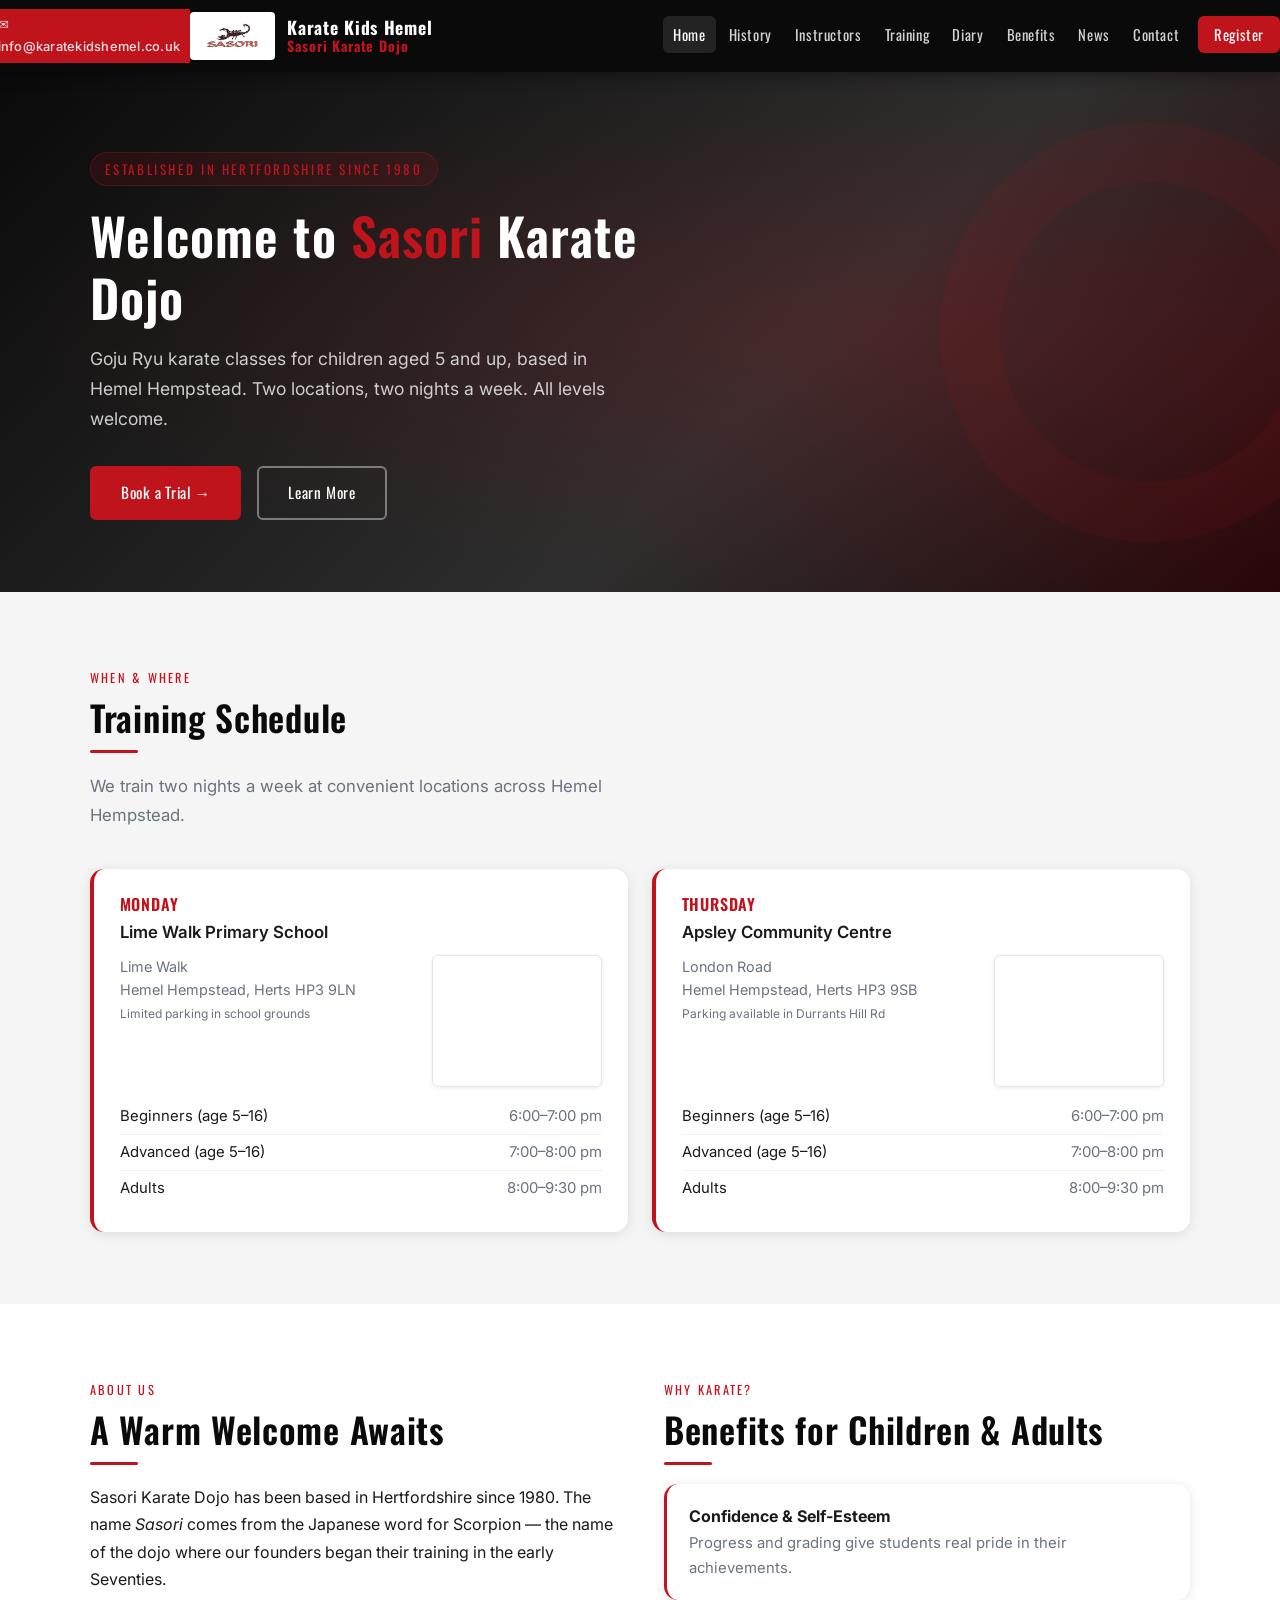
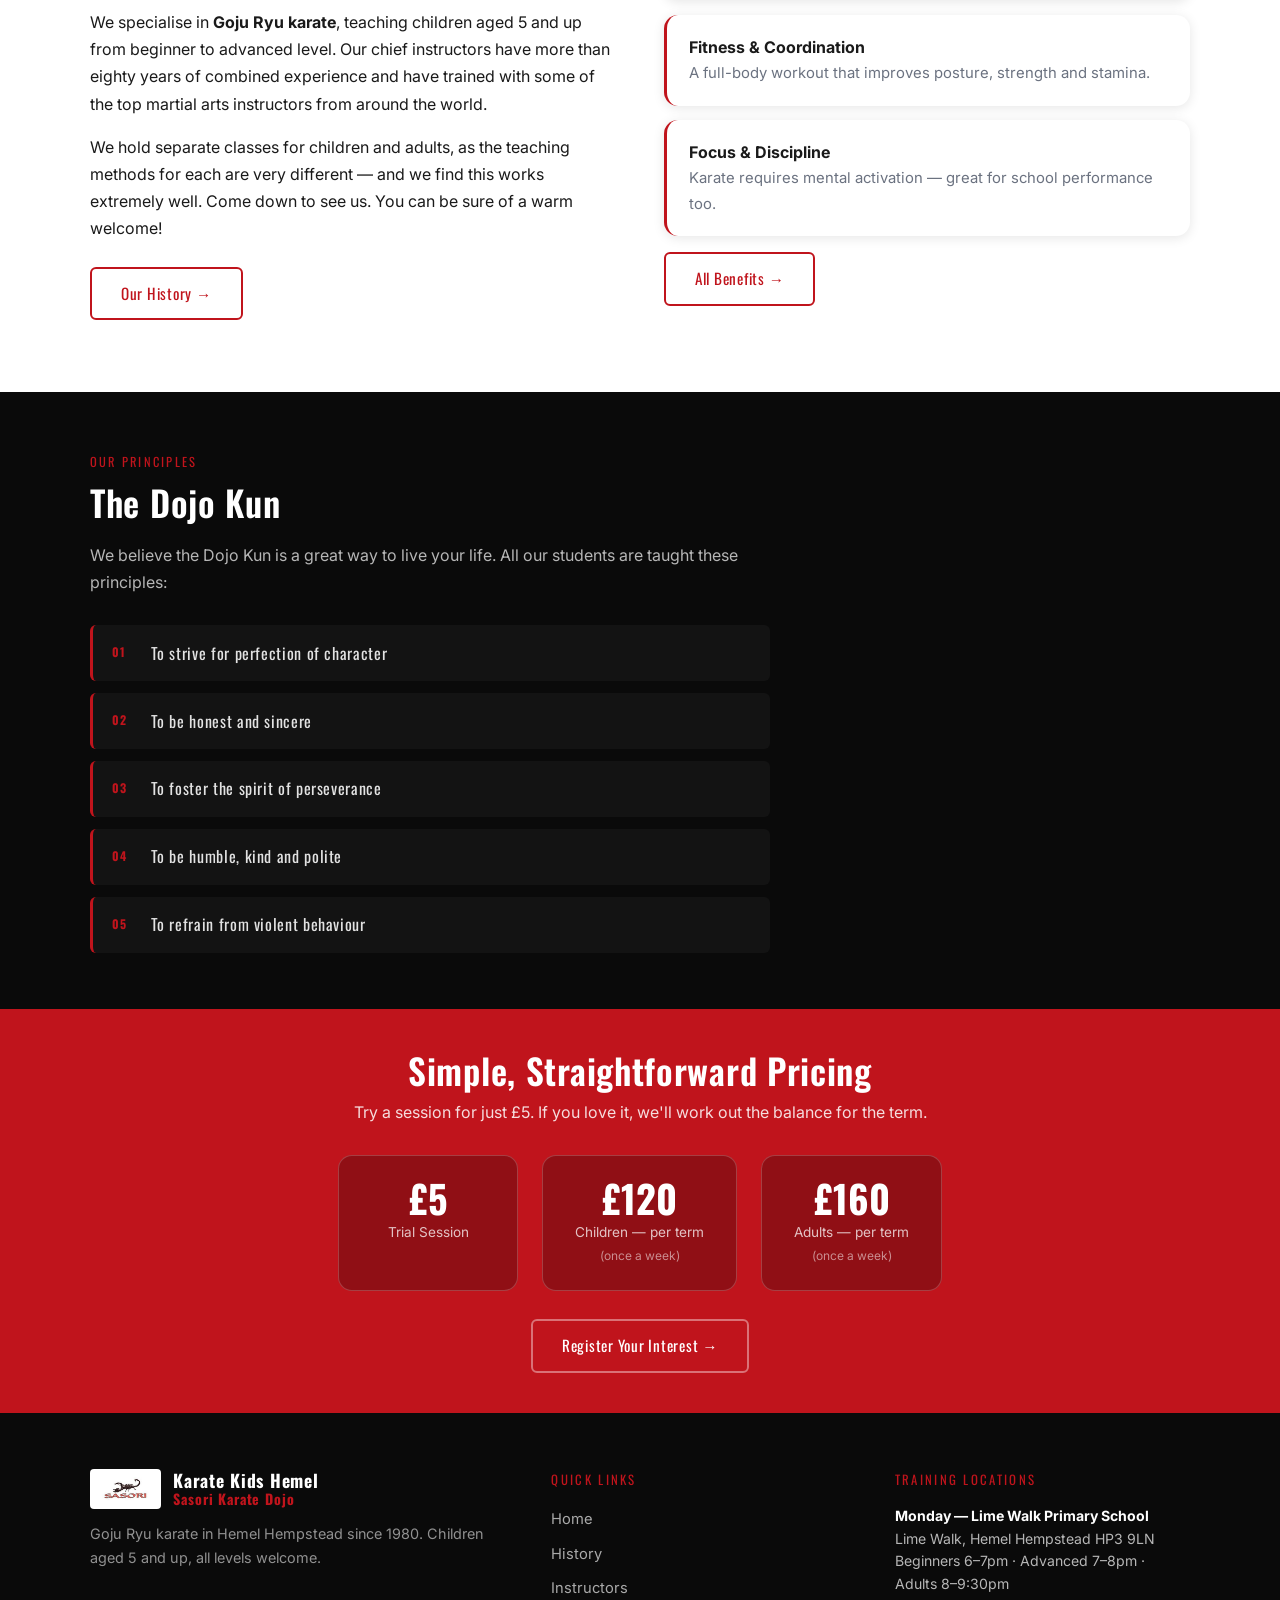
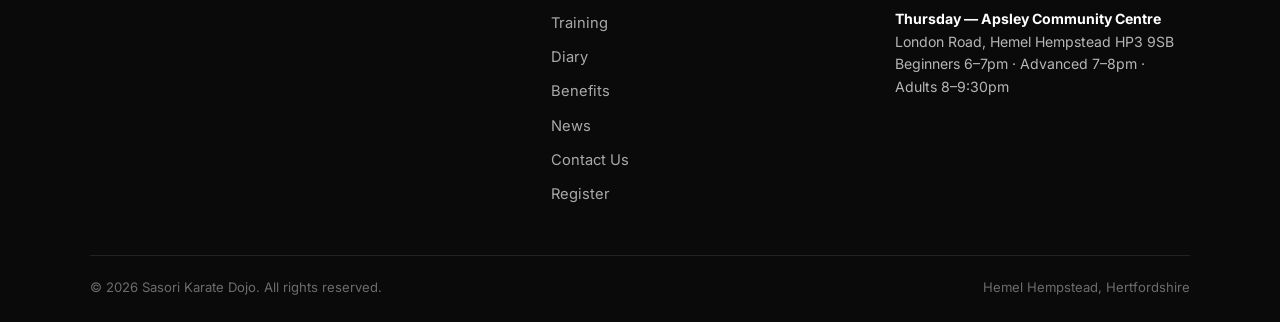
==== commit 042741d4: "email address in header" ====
--- a/index.html
+++ b/index.html
@@ -20,6 +20,11 @@
 
 <!-- ── Header ── -->
 <header class="site-header">
+  <div class="header-topbar">
+    <div class="container">
+      <a href="mailto:info@karatekidshemel.co.uk" class="header-email">&#9993;&nbsp; info@karatekidshemel.co.uk</a>
+    </div>
+  </div>
   <div class="nav-inner">
     <a href="index.html" class="nav-logo">
       <img src="assets/images/logo.jpg" alt="Sasori Karate Dojo logo">
--- a/assets/css/style.css
+++ b/assets/css/style.css
@@ -77,6 +77,25 @@
 .mt-0 { margin-top: 0; }
 
 /* ── 4. Navigation ──────────────────────────────────────────── */
+.header-topbar {
+  background: var(--red);
+  padding: .3rem 0;
+}
+.header-topbar .container {
+  display: flex;
+  justify-content: flex-end;
+}
+.header-email {
+  color: rgba(255,255,255,.88);
+  font-family: var(--font-body);
+  font-size: .8rem;
+  font-weight: 500;
+  letter-spacing: .02em;
+  text-decoration: none;
+  transition: color var(--transition);
+}
+.header-email:hover { color: var(--white); }
+
 .site-header {
   position: sticky;
   top: 0;
@@ -776,7 +795,7 @@
   .nav-links {
     display: none;
     position: absolute;
-    top: var(--nav-h);
+    top: 100%;
     left: 0;
     right: 0;
     background: var(--black);
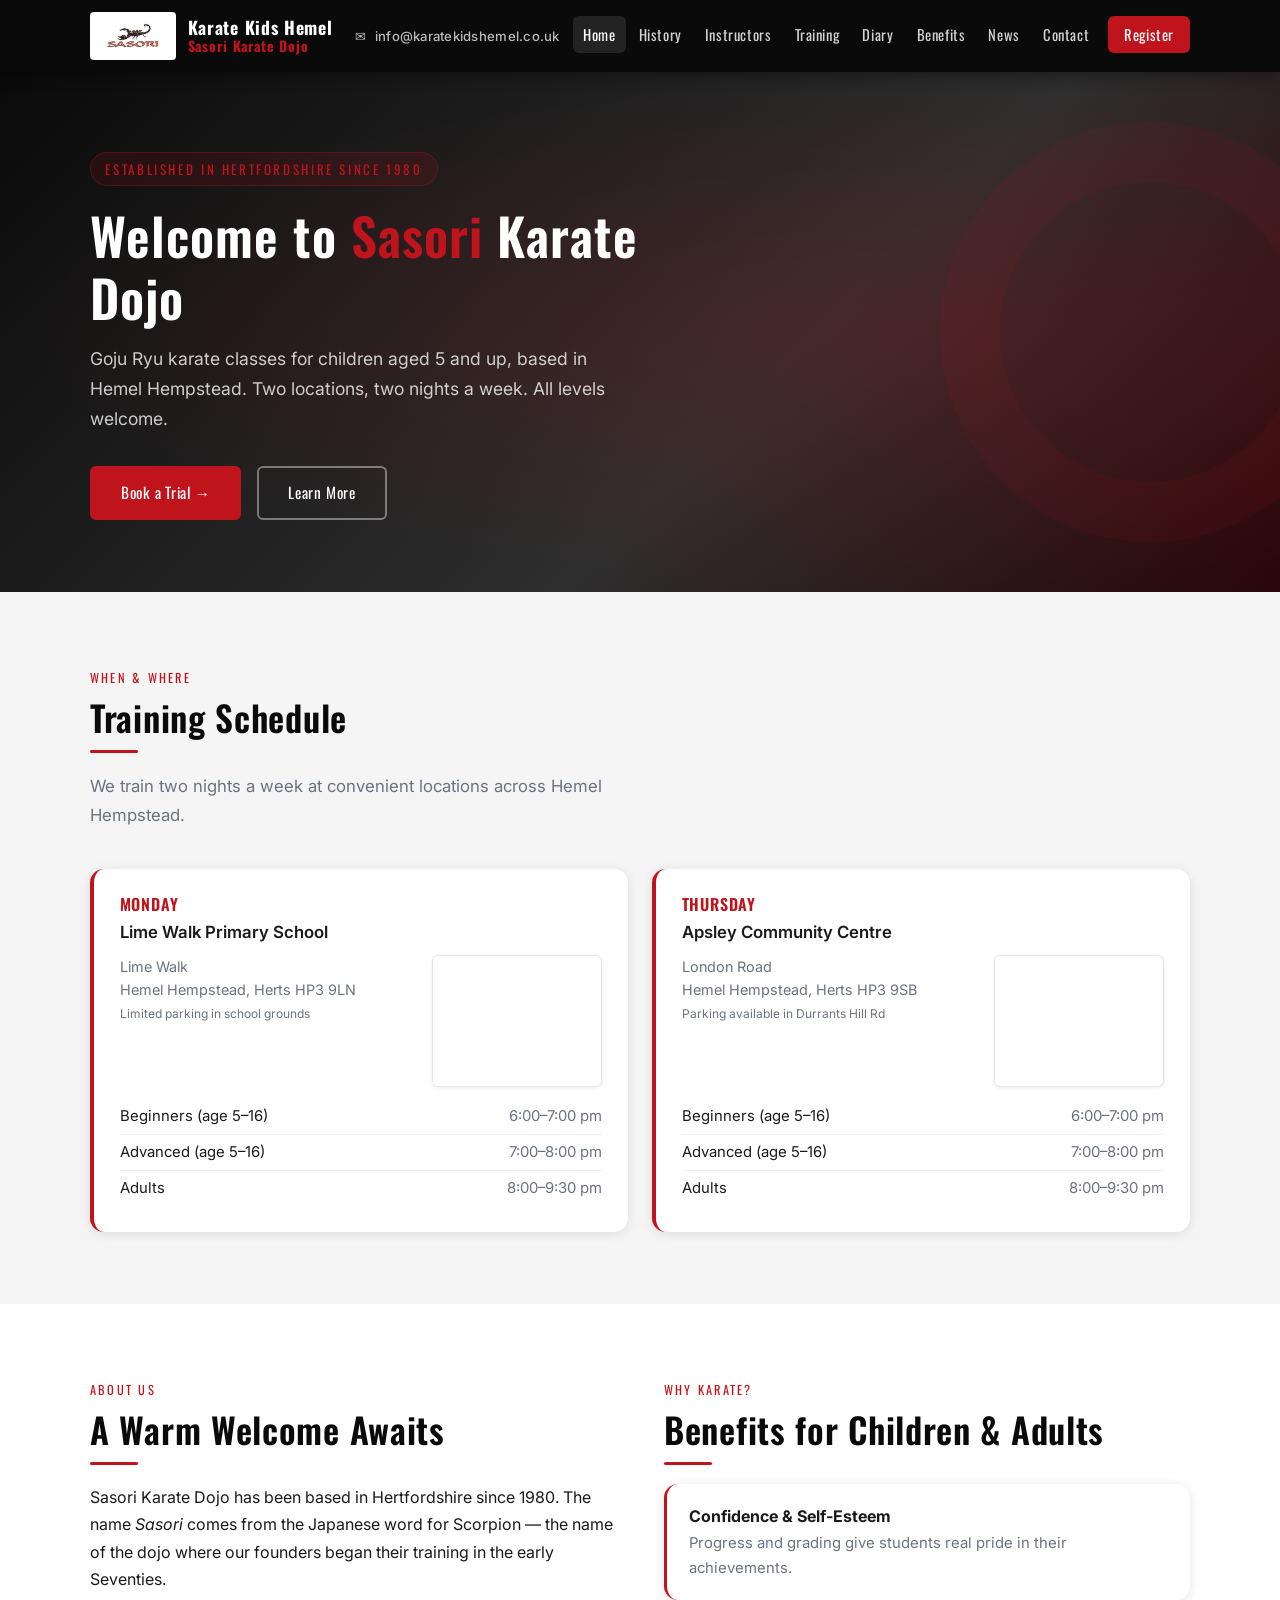
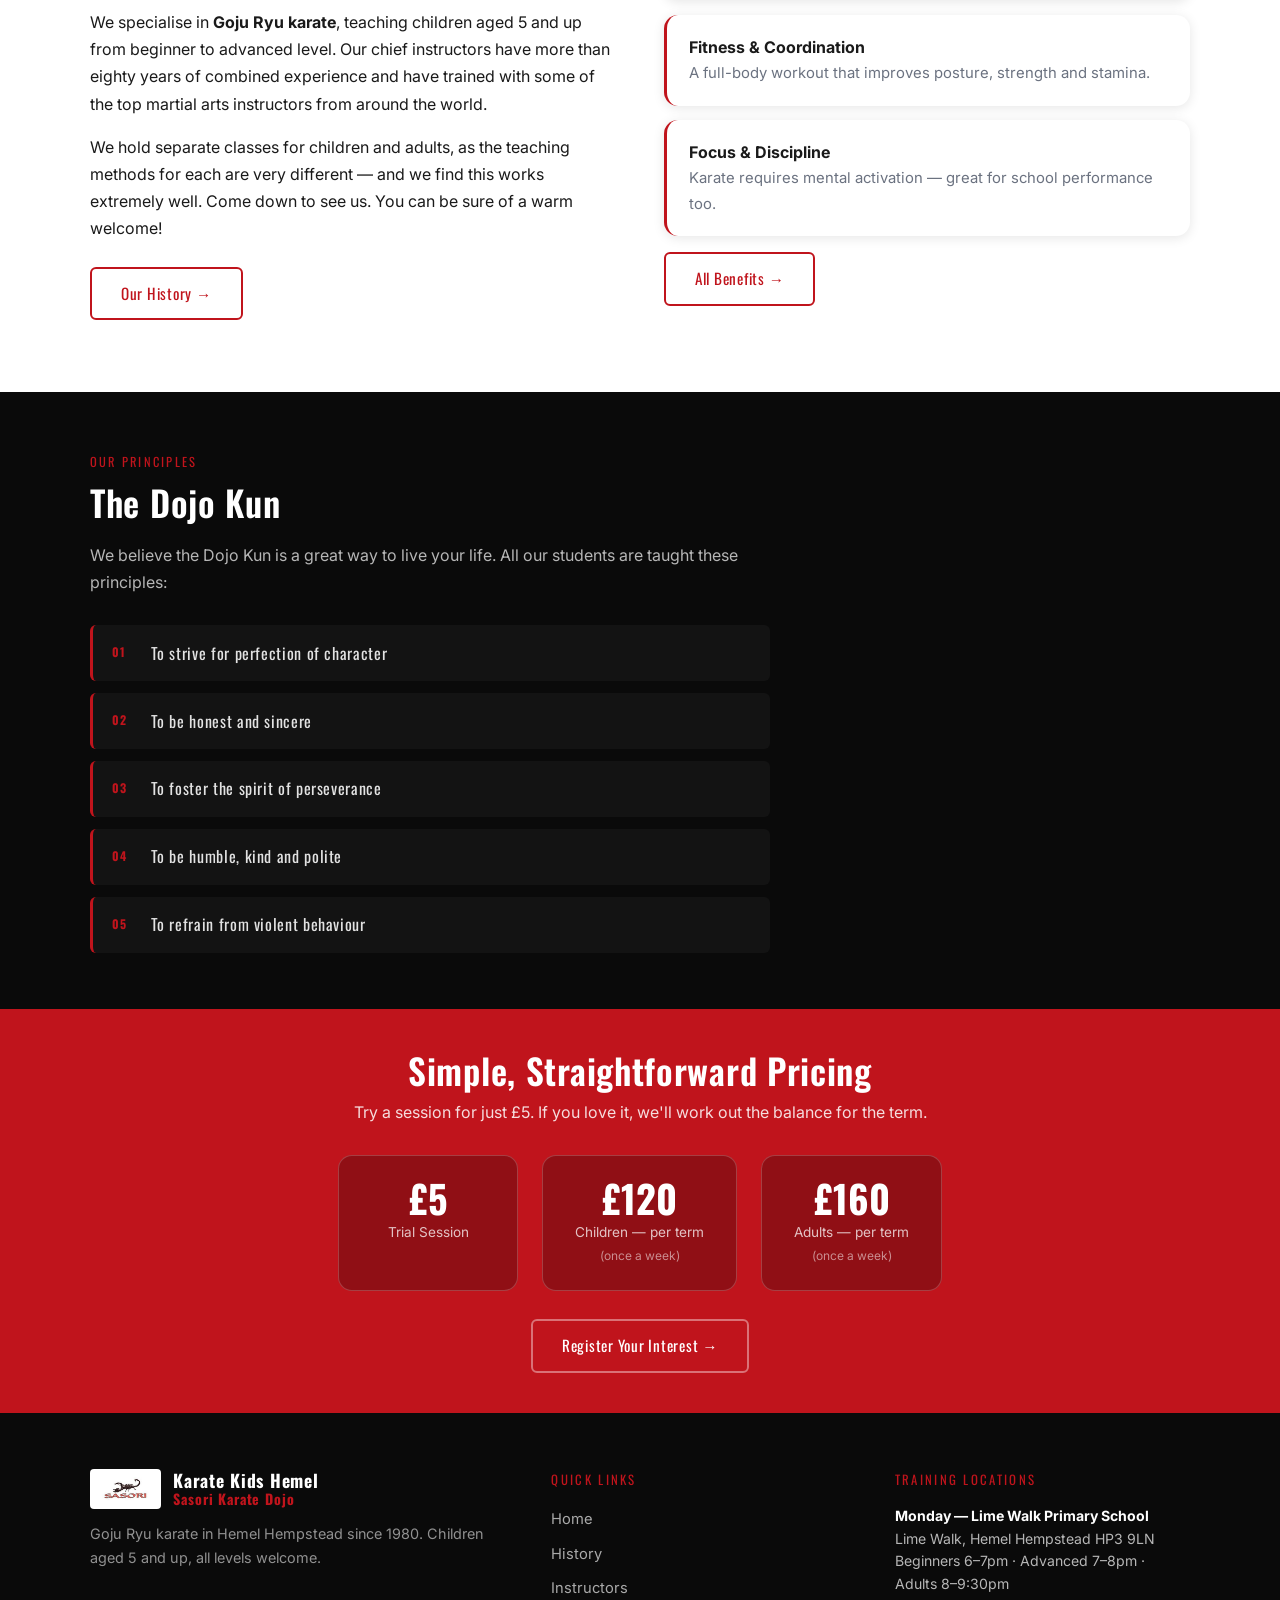
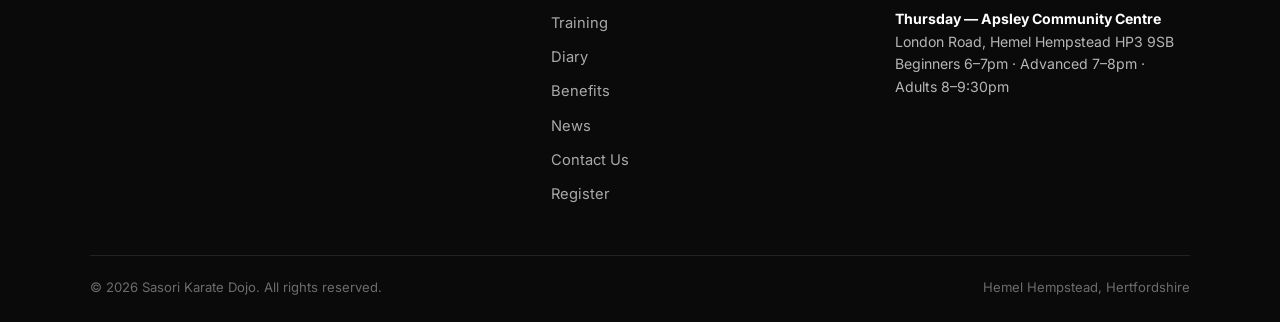
==== commit 26ae2613: "email address in header" ====
--- a/index.html
+++ b/index.html
@@ -20,16 +20,14 @@
 
 <!-- ── Header ── -->
 <header class="site-header">
-  <div class="header-topbar">
-    <div class="container">
-      <a href="mailto:info@karatekidshemel.co.uk" class="header-email">&#9993;&nbsp; info@karatekidshemel.co.uk</a>
-    </div>
-  </div>
   <div class="nav-inner">
-    <a href="index.html" class="nav-logo">
+    <div class="nav-brand">
+      <a href="index.html" class="nav-logo">
       <img src="assets/images/logo.jpg" alt="Sasori Karate Dojo logo">
       <span>Karate Kids Hemel<em>Sasori Karate Dojo</em></span>
     </a>
+      <a href="mailto:info@karatekidshemel.co.uk" class="header-email">&#9993;&nbsp; info@karatekidshemel.co.uk</a>
+    </div>
     <nav aria-label="Main navigation">
       <ul class="nav-links">
         <li><a href="index.html" class="active">Home</a></li>
--- a/assets/css/style.css
+++ b/assets/css/style.css
@@ -77,25 +77,6 @@
 .mt-0 { margin-top: 0; }
 
 /* ── 4. Navigation ──────────────────────────────────────────── */
-.header-topbar {
-  background: var(--red);
-  padding: .3rem 0;
-}
-.header-topbar .container {
-  display: flex;
-  justify-content: flex-end;
-}
-.header-email {
-  color: rgba(255,255,255,.88);
-  font-family: var(--font-body);
-  font-size: .8rem;
-  font-weight: 500;
-  letter-spacing: .02em;
-  text-decoration: none;
-  transition: color var(--transition);
-}
-.header-email:hover { color: var(--white); }
-
 .site-header {
   position: sticky;
   top: 0;
@@ -115,6 +96,23 @@
   max-width: var(--max);
   margin-inline: auto;
 }
+.nav-brand {
+  display: flex;
+  align-items: center;
+  gap: 1.4rem;
+}
+.header-email {
+  color: rgba(255,255,255,.72);
+  font-family: var(--font-body);
+  font-size: .82rem;
+  font-weight: 500;
+  letter-spacing: .02em;
+  text-decoration: none;
+  white-space: nowrap;
+  transition: color var(--transition);
+}
+.header-email:hover { color: var(--white); }
+@media (max-width: 860px) { .header-email { display: none; } }
 
 .nav-logo {
   display: flex;
@@ -795,7 +793,7 @@
   .nav-links {
     display: none;
     position: absolute;
-    top: 100%;
+    top: var(--nav-h);
     left: 0;
     right: 0;
     background: var(--black);
